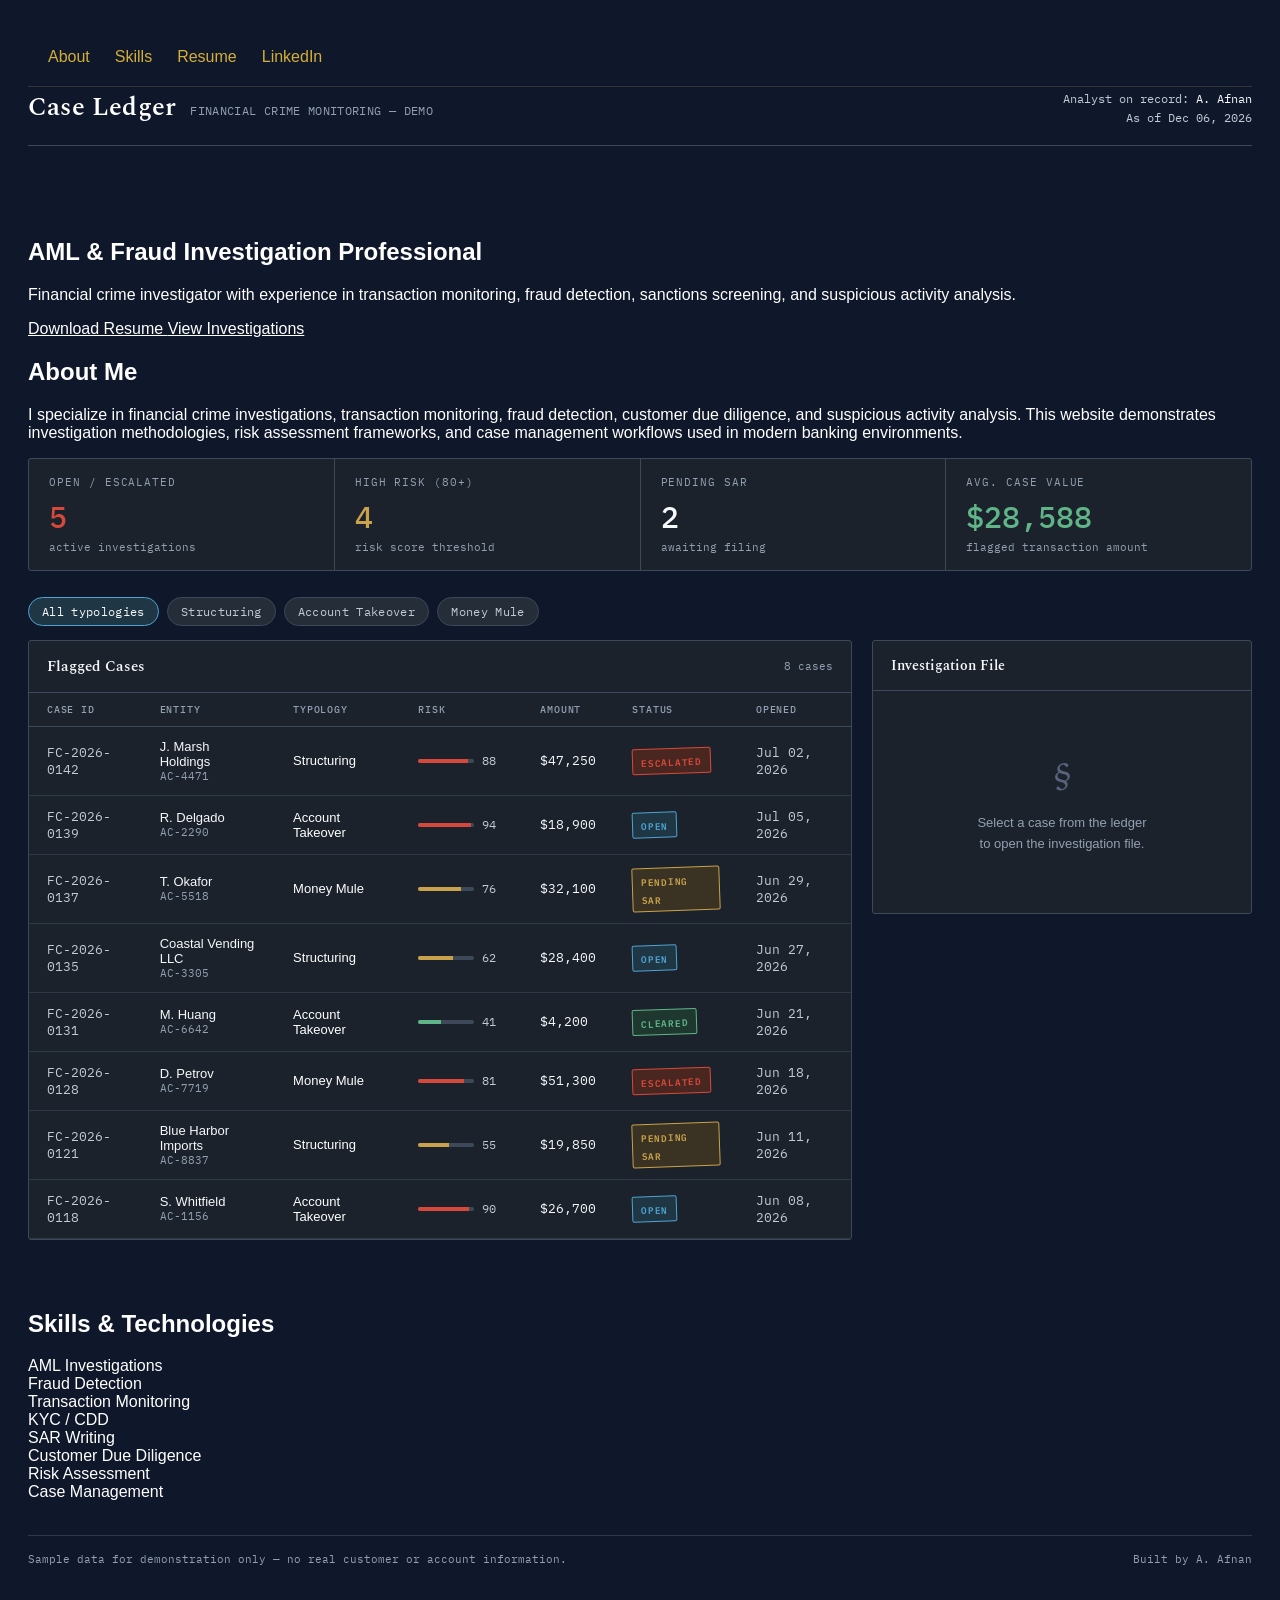
==== index.html @ 972358eb "Correct 'resume' link text to 'Resume'" ====
<!doctype html>
<html lang="en">
<head>
<meta charset="utf-8" />
<meta name="viewport" content="width=device-width, initial-scale=1.0" />
<title>Case Ledger — Financial Crime Monitoring</title>
<meta name="description" content="AML / fraud investigation dashboard — sample case ledger, risk scoring, and link analysis." />
<link rel="preconnect" href="https://fonts.googleapis.com">
<link rel="preconnect" href="https://fonts.gstatic.com" crossorigin>
<link href="https://fonts.googleapis.com/css2?family=Spectral:wght@500;600&family=IBM+Plex+Mono:wght@400;500;600&family=Inter:wght@400;500&display=swap" rel="stylesheet">
<link rel="stylesheet" href="style.css" />
</head>
<body>
<div class="shell">
<nav class="topnav">
    <a href="#about">About</a>
    <a href="#skills">Skills</a>
    <a href="Resume.pdf">Resume</a>
    <a href="https://www.linkedin.com/in/afnan-bin-abdullah-8b1198165/">LinkedIn</a>
</nav>
  <header class="masthead">
    <div class="masthead-title">
      <h1>Case Ledger</h1>
      <span class="file-no">FINANCIAL CRIME MONITORING — DEMO</span>
    </div>
    <div class="masthead-meta">
      Analyst on record: <span class="analyst">A. Afnan</span><br>
      As of <span id="stamp-date">—</span>
    </div>
  </header>
<section class="hero">

    <div class="hero-text">
        <h2>AML & Fraud Investigation Professional</h2>

        <p>
            Financial crime investigator with experience in transaction monitoring,
            fraud detection, sanctions screening, and suspicious activity analysis.
        </p>

        <div class="hero-buttons">
            <a class="btn" href="Afnan Bin Abdullah Resume.pdf">
                Download Resume
            </a>

            <a class="btn secondary" href="#cases">
                View Investigations
            </a>
        </div>
    </div>


<section id="about" class="about-panel">

<h2>About Me</h2>

<p>
I specialize in financial crime investigations,
transaction monitoring, fraud detection,
customer due diligence, and suspicious activity analysis.

This website demonstrates investigation methodologies,
risk assessment frameworks,
and case management workflows used in modern banking environments.
</p>

</section>
  <section class="ledger-strip">
    <div class="ledger-cell">
      <div class="label">Open / Escalated</div>
      <div class="value alarm" id="kpi-open">—</div>
      <div class="sub">active investigations</div>
    </div>
    <div class="ledger-cell">
      <div class="label">High Risk (80+)</div>
      <div class="value gold" id="kpi-highrisk">—</div>
      <div class="sub">risk score threshold</div>
    </div>
    <div class="ledger-cell">
      <div class="label">Pending SAR</div>
      <div class="value" id="kpi-sars">—</div>
      <div class="sub">awaiting filing</div>
    </div>
    <div class="ledger-cell">
      <div class="label">Avg. Case Value</div>
      <div class="value ok" id="kpi-avgamt">—</div>
      <div class="sub">flagged transaction amount</div>
    </div>
  </section>

  <div class="filters" id="filters"></div>

  <div class="workspace">

    <section class="panel">
      <div class="panel-head">
        <h2>Flagged Cases</h2>
        <span class="count" id="case-count">—</span>
      </div>
      <table class="ledger-table">
        <thead>
          <tr>
            <th>Case ID</th>
            <th>Entity</th>
            <th>Typology</th>
            <th>Risk</th>
            <th>Amount</th>
            <th>Status</th>
            <th>Opened</th>
          </tr>
        </thead>
        <tbody id="case-tbody"></tbody>
      </table>
    </section>

    <aside class="panel drawer">
      <div class="panel-head">
        <h2>Investigation File</h2>
      </div>
      <div class="drawer-body" id="drawer-body"></div>
    </aside>

  </div>
</section>

<section id="skills" class="skills">

<h2>Skills & Technologies</h2>

<div class="badge">AML Investigations</div>
<div class="badge">Fraud Detection</div>
<div class="badge">Transaction Monitoring</div>
<div class="badge">KYC / CDD</div>
<div class="badge">SAR Writing</div>
<div class="badge">Customer Due Diligence</div>
<div class="badge">Risk Assessment</div>
<div class="badge">Case Management</div>

</section>

  <footer class="foot">
    <span>Sample data for demonstration only — no real customer or account information.</span>
    <span>Built by A. Afnan</span>
  </footer>

</div>
<script src="script.js"></script>
</body>
---- style.css ----
:root {
  --ink-950: #141920;
  --ink-900: #1b222b;
  --ink-800: #242d38;
  --ink-700: #2e3846;
  --ink-600: #3d4859;
  --ink-500: #56637a;
  --paper: #e9e3d4;
  --text-hi: #f6f8fa;
  --text-mid: #c2cad6;
  --text-low: #92a0b2;
  --alarm: #d6493a;
  --alarm-dim: #4a2620;
  --gold: #c9a24b;
  --gold-dim: #3a3222;
  --audit: #4fa3d1;
  --audit-dim: #1f3644;
  --ok: #5fb488;
  --ok-dim: #1e3830;

  --font-display: "Spectral", Georgia, serif;
  --font-mono: "IBM Plex Mono", ui-monospace, Menlo, monospace;
  --font-body: "Inter", -apple-system, BlinkMacSystemFont, sans-serif;

  --radius: 3px;
}

* { box-sizing: border-box; }

html, body {
  margin: 0;
  padding: 0;
  background: var(--ink-950);
  color: var(--text-hi);
  font-family: var(--font-body);
  -webkit-font-smoothing: antialiased;
}

body {
  background-image:
    linear-gradient(180deg, rgba(255,255,255,0.015) 0%, transparent 200px);
}

a { color: inherit; }

:focus-visible {
  outline: 2px solid var(--audit);
  outline-offset: 2px;
}

::selection { background: var(--audit-dim); color: var(--text-hi); }

/* ---------- layout shell ---------- */

.shell {
  max-width: 1320px;
  margin: 0 auto;
  padding: 28px 28px 64px;
}

/* ---------- header ---------- */

.masthead {
  display: flex;
  align-items: flex-end;
  justify-content: space-between;
  border-bottom: 1px solid var(--ink-600);
  padding-bottom: 18px;
  margin-bottom: 22px;
  gap: 24px;
  flex-wrap: wrap;
}

.masthead-title {
  display: flex;
  align-items: baseline;
  gap: 14px;
}

.masthead-title h1 {
  font-family: var(--font-display);
  font-weight: 600;
  font-size: 26px;
  letter-spacing: 0.2px;
  margin: 0;
}

.masthead-title .file-no {
  font-family: var(--font-mono);
  font-size: 12px;
  color: var(--text-low);
  letter-spacing: 0.03em;
}

.masthead-meta {
  font-family: var(--font-mono);
  font-size: 12px;
  color: var(--text-mid);
  text-align: right;
  line-height: 1.6;
}

.masthead-meta .analyst { color: var(--text-hi); }

/* ---------- kpi ledger strip ---------- */

.ledger-strip {
  display: grid;
  grid-template-columns: repeat(4, 1fr);
  gap: 1px;
  background: var(--ink-600);
  border: 1px solid var(--ink-600);
  border-radius: var(--radius);
  overflow: hidden;
  margin-bottom: 26px;
}

.ledger-cell {
  background: var(--ink-900);
  padding: 16px 20px;
}

.ledger-cell .label {
  font-family: var(--font-mono);
  font-size: 10.5px;
  text-transform: uppercase;
  letter-spacing: 0.09em;
  color: var(--text-low);
  margin-bottom: 8px;
}

.ledger-cell .value {
  font-family: var(--font-mono);
  font-size: 30px;
  font-weight: 500;
  font-variant-numeric: tabular-nums;
  color: var(--text-hi);
}

.ledger-cell .value.alarm { color: var(--alarm); }
.ledger-cell .value.gold { color: var(--gold); }
.ledger-cell .value.ok { color: var(--ok); }

.ledger-cell .sub {
  font-family: var(--font-mono);
  font-size: 11px;
  color: var(--text-low);
  margin-top: 4px;
}

/* ---------- main grid ---------- */

.workspace {
  display: grid;
  grid-template-columns: minmax(0, 1fr) 380px;
  gap: 20px;
  align-items: start;
}

/* ---------- filter chips ---------- */

.filters {
  display: flex;
  gap: 8px;
  margin-bottom: 14px;
  flex-wrap: wrap;
}

.chip {
  font-family: var(--font-mono);
  font-size: 11.5px;
  letter-spacing: 0.03em;
  color: var(--text-mid);
  background: var(--ink-800);
  border: 1px solid var(--ink-600);
  border-radius: 999px;
  padding: 6px 13px;
  cursor: pointer;
  user-select: none;
}

.chip:hover { border-color: var(--ink-500); color: var(--text-hi); }

.chip.active {
  background: var(--audit-dim);
  border-color: var(--audit);
  color: var(--text-hi);
}

/* ---------- case ledger table ---------- */

.panel {
  background: var(--ink-900);
  border: 1px solid var(--ink-600);
  border-radius: var(--radius);
}

.panel-head {
  display: flex;
  align-items: center;
  justify-content: space-between;
  padding: 14px 18px;
  border-bottom: 1px solid var(--ink-600);
}

.panel-head h2 {
  font-family: var(--font-display);
  font-size: 15px;
  font-weight: 600;
  margin: 0;
  color: var(--text-hi);
}

.panel-head .count {
  font-family: var(--font-mono);
  font-size: 11px;
  color: var(--text-low);
}

.ledger-table {
  width: 100%;
  border-collapse: collapse;
}

.ledger-table thead th {
  text-align: left;
  font-family: var(--font-mono);
  font-size: 10px;
  text-transform: uppercase;
  letter-spacing: 0.08em;
  color: var(--text-low);
  font-weight: 500;
  padding: 10px 18px;
  border-bottom: 1px solid var(--ink-600);
}

.ledger-table tbody tr {
  cursor: pointer;
  border-bottom: 1px solid var(--ink-700);
}

.ledger-table tbody tr:hover { background: var(--ink-800); }

.ledger-table tbody tr.selected {
  background: var(--ink-700);
  box-shadow: inset 3px 0 0 var(--audit);
}

.ledger-table td {
  padding: 12px 18px;
  font-size: 13px;
  vertical-align: middle;
}

.td-id { font-family: var(--font-mono); font-size: 12px; color: var(--text-mid); }

.td-entity .name { color: var(--text-hi); font-weight: 500; }
.td-entity .acct { font-family: var(--font-mono); font-size: 11px; color: var(--text-low); }

.td-amount { font-family: var(--font-mono); font-variant-numeric: tabular-nums; color: var(--text-hi); }

.risk-bar-wrap {
  display: flex;
  align-items: center;
  gap: 8px;
}

.risk-bar {
  width: 56px;
  height: 4px;
  background: var(--ink-600);
  border-radius: 2px;
  overflow: hidden;
}

.risk-bar span { display: block; height: 100%; }

.risk-num { font-family: var(--font-mono); font-size: 11.5px; color: var(--text-mid); width: 22px; }

/* status stamp */

.stamp {
  display: inline-block;
  font-family: var(--font-mono);
  font-size: 9.5px;
  font-weight: 600;
  text-transform: uppercase;
  letter-spacing: 0.08em;
  padding: 3px 8px;
  border-radius: 2px;
  border: 1px solid currentColor;
  transform: rotate(-2deg);
}

.stamp.open       { color: var(--audit); background: var(--audit-dim); }
.stamp.escalated  { color: var(--alarm); background: var(--alarm-dim); }
.stamp.pending    { color: var(--gold); background: var(--gold-dim); }
.stamp.cleared    { color: var(--ok); background: var(--ok-dim); }

/* ---------- detail drawer ---------- */

.drawer {
  position: sticky;
  top: 20px;
}

.drawer .panel-head h2 { font-size: 14px; }

.drawer-body { padding: 18px; }

.drawer-empty {
  padding: 40px 24px;
  text-align: center;
  color: var(--text-low);
  font-size: 13px;
  line-height: 1.6;
}

.drawer-empty .glyph {
  font-family: var(--font-display);
  font-size: 34px;
  color: var(--ink-500);
  margin-bottom: 10px;
}

.drawer-case-id {
  font-family: var(--font-mono);
  font-size: 11px;
  color: var(--text-low);
  margin-bottom: 2px;
}

.drawer-entity {
  font-family: var(--font-display);
  font-size: 18px;
  font-weight: 600;
  margin-bottom: 10px;
}

.drawer-tags {
  display: flex;
  gap: 8px;
  margin-bottom: 16px;
  flex-wrap: wrap;
  align-items: center;
}

.tag {
  font-family: var(--font-mono);
  font-size: 10.5px;
  color: var(--text-mid);
  border: 1px solid var(--ink-600);
  border-radius: 3px;
  padding: 3px 7px;
}

.narrative {
  font-size: 13px;
  line-height: 1.65;
  color: var(--text-mid);
  margin-bottom: 18px;
  padding-bottom: 18px;
  border-bottom: 1px dashed var(--ink-600);
}

.graph-label {
  font-family: var(--font-mono);
  font-size: 10px;
  text-transform: uppercase;
  letter-spacing: 0.08em;
  color: var(--text-low);
  margin-bottom: 10px;
}

.graph-wrap {
  background: var(--ink-800);
  border: 1px solid var(--ink-600);
  border-radius: var(--radius);
  padding: 6px;
  margin-bottom: 16px;
}

.graph-wrap svg { display: block; width: 100%; height: auto; }

.node-circle { stroke-width: 1.5; }
.node-label {
  font-family: var(--font-mono);
  font-size: 8.5px;
  fill: var(--text-mid);
}
.edge-line { stroke: var(--ink-500); stroke-width: 1; }
.edge-label { font-family: var(--font-mono); font-size: 7.5px; fill: var(--text-low); }

.legend {
  display: flex;
  gap: 14px;
  flex-wrap: wrap;
  font-family: var(--font-mono);
  font-size: 10px;
  color: var(--text-low);
}

.legend span { display: inline-flex; align-items: center; gap: 5px; }
.legend i { width: 7px; height: 7px; border-radius: 50%; display: inline-block; }

/* ---------- footer ---------- */

.foot {
  margin-top: 34px;
  padding-top: 16px;
  border-top: 1px solid var(--ink-700);
  font-family: var(--font-mono);
  font-size: 11px;
  color: var(--text-low);
  display: flex;
  justify-content: space-between;
  flex-wrap: wrap;
  gap: 8px;
}

/* ---------- motion ---------- */

@media (prefers-reduced-motion: no-preference) {
  .ledger-table tbody tr,
  .chip,
  .stamp { transition: background 0.15s ease, border-color 0.15s ease, box-shadow 0.15s ease; }
}

/* ---------- responsive ---------- */

@media (max-width: 980px) {
  .workspace { grid-template-columns: 1fr; }
  .drawer { position: static; }
  .ledger-strip { grid-template-columns: repeat(2, 1fr); }
}

@media (max-width: 640px) {
  .shell { padding: 18px 14px 40px; }
  .masthead { flex-direction: column; align-items: flex-start; }
  .masthead-meta { text-align: left; }
  .ledger-table thead { display: none; }
  .ledger-table, .ledger-table tbody, .ledger-table tr, .ledger-table td {
    display: block; width: 100%;
  }
  .ledger-table tbody tr {
    padding: 12px 16px;
    border-bottom: 1px solid var(--ink-700);
  }
  .ledger-table td {
    padding: 3px 0;
    border: none;
  }
  .td-entity .name { font-size: 14px; }
}

body{
    background:#0f172a;
    color:white;
    font-family:Arial;
}

.card{
    background:#1e293b;
    padding:25px;
    border-radius:20px;
    margin:20px;
    transition:0.3s;
}

.card:hover{
    transform:translateY(-10px);
}
.topnav{
    display:flex;
    gap:25px;
    padding:20px;
    border-bottom:1px solid #333;
}

.topnav a{
    color:#d4af37;
    text-decoration:none;
}

.hero{
    padding:50px 0;
}
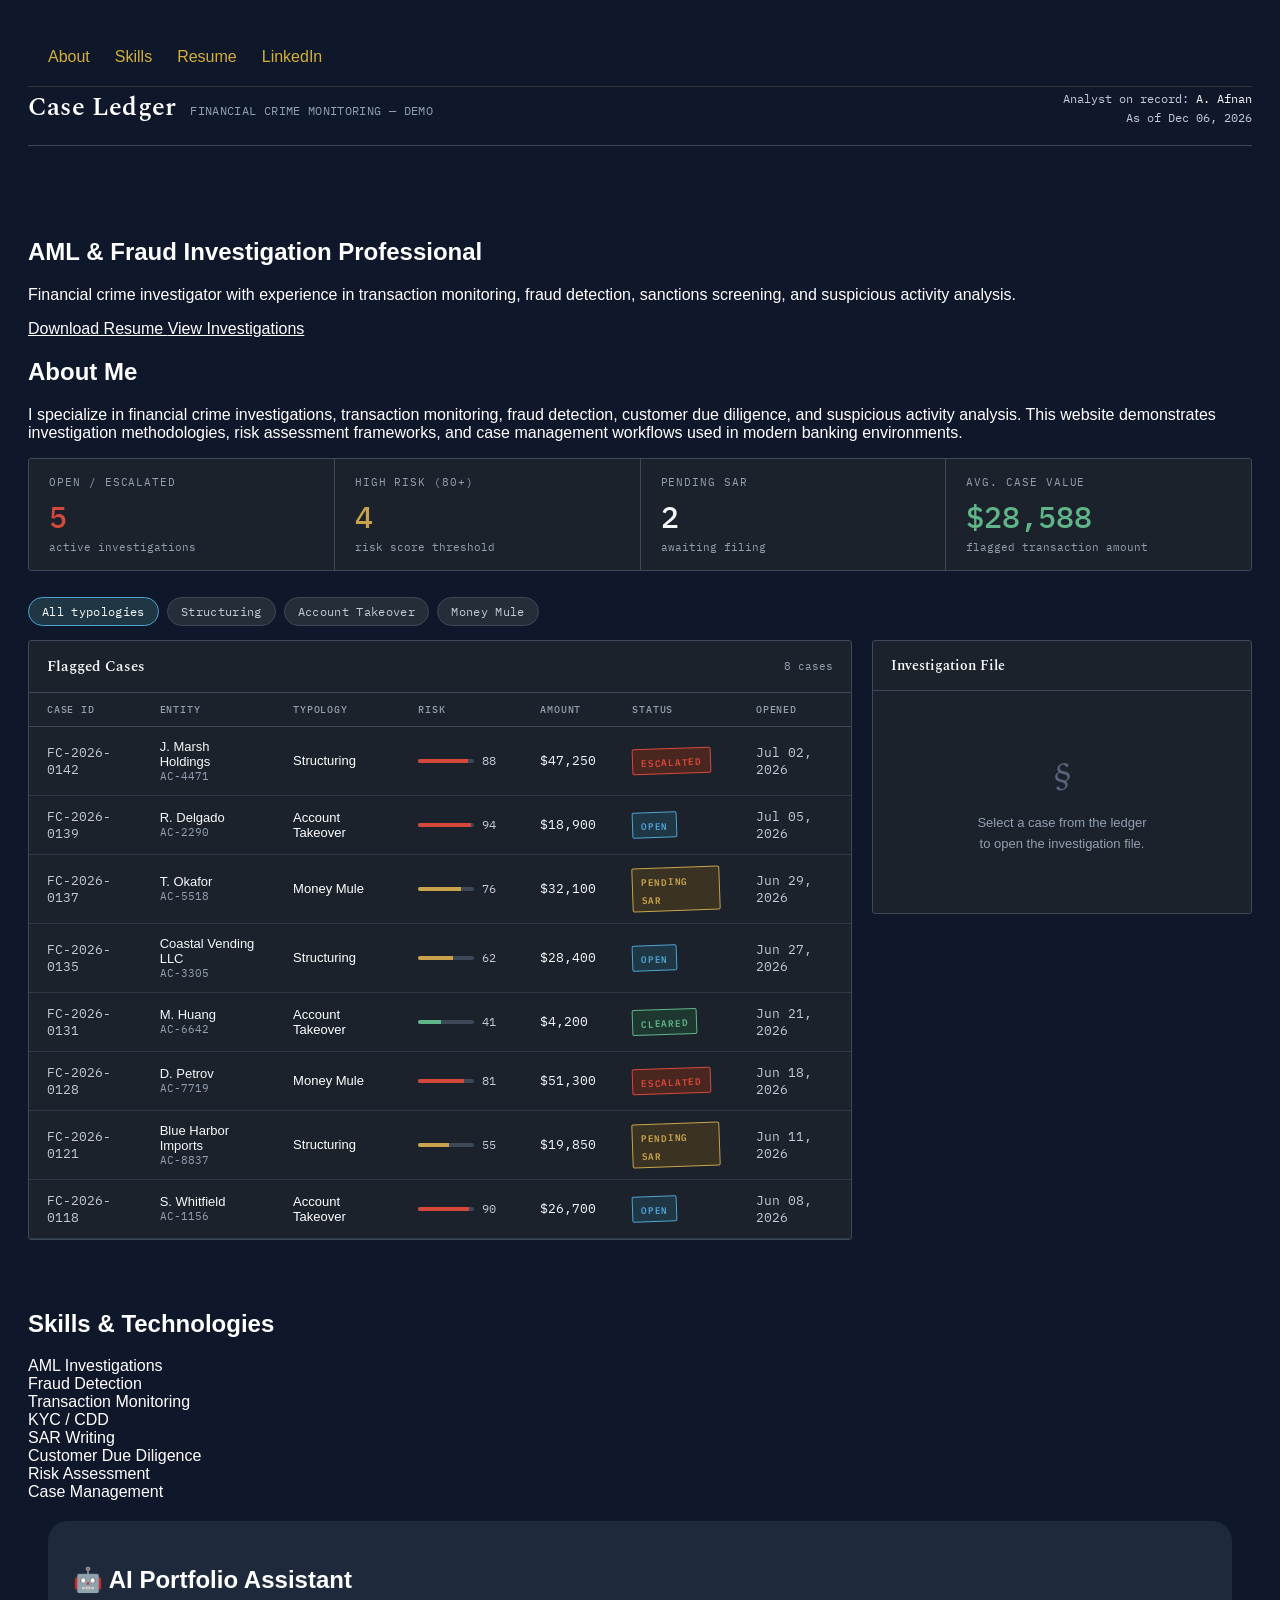
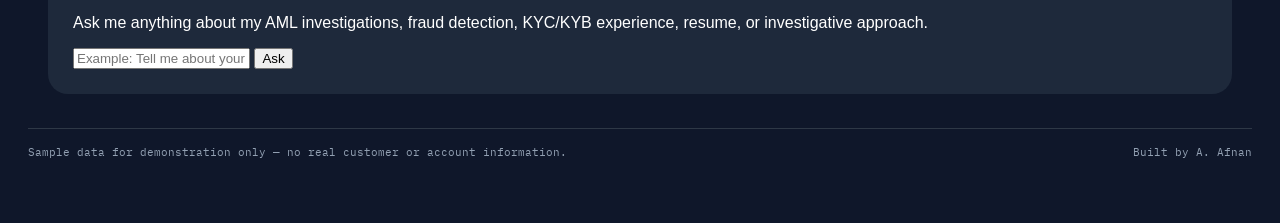
==== commit 744cf447: "Add AI Portfolio Assistant section to index.html" ====
--- a/index.html
+++ b/index.html
@@ -137,7 +137,26 @@
 <div class="badge">Case Management</div>
 
 </section>
+<section class="card">
+    <h2>🤖 AI Portfolio Assistant</h2>
 
+    <p>
+        Ask me anything about my AML investigations, fraud detection,
+        KYC/KYB experience, resume, or investigative approach.
+    </p>
+
+    <div id="chatWindow"></div>
+
+    <input
+        type="text"
+        id="userInput"
+        placeholder="Example: Tell me about your AML experience"
+    >
+
+    <button onclick="askAI()">Ask</button>
+</section>
+
+<script src="chatbot.js"></script>
   <footer class="foot">
     <span>Sample data for demonstration only — no real customer or account information.</span>
     <span>Built by A. Afnan</span>
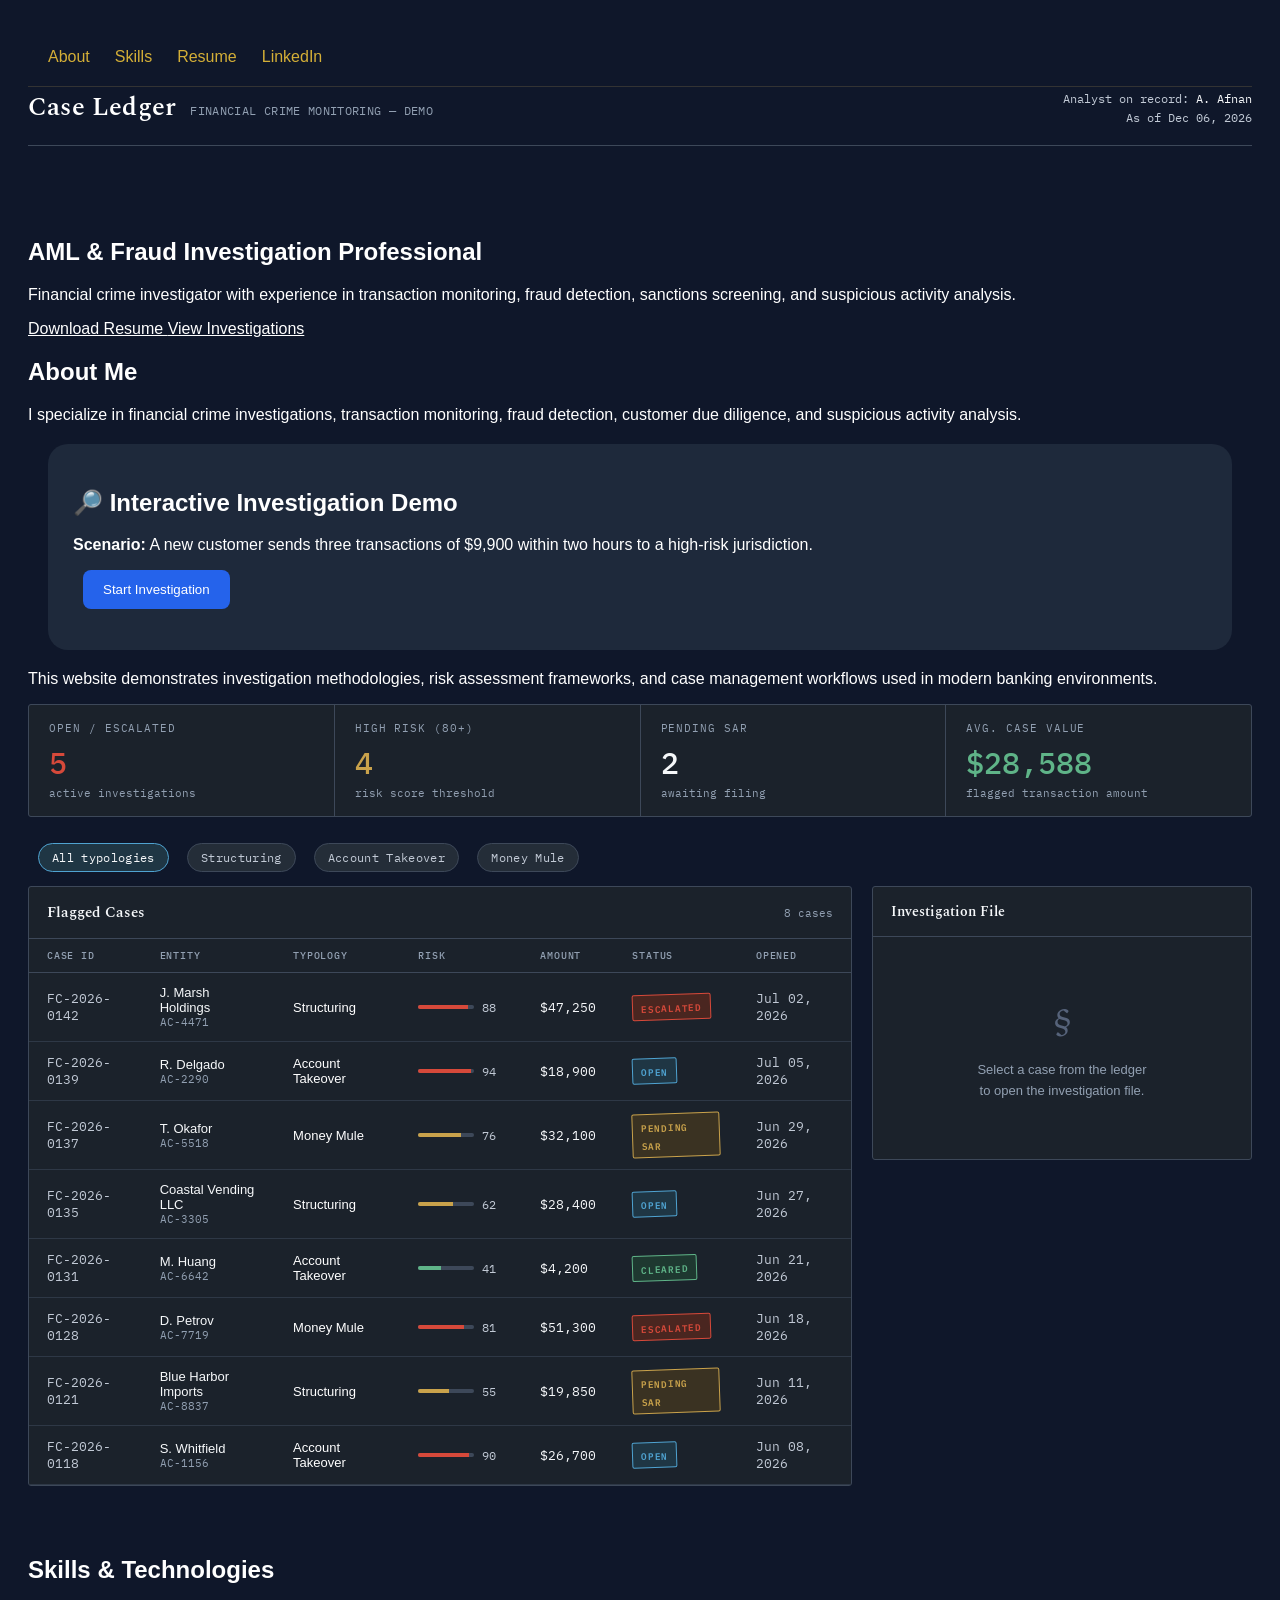
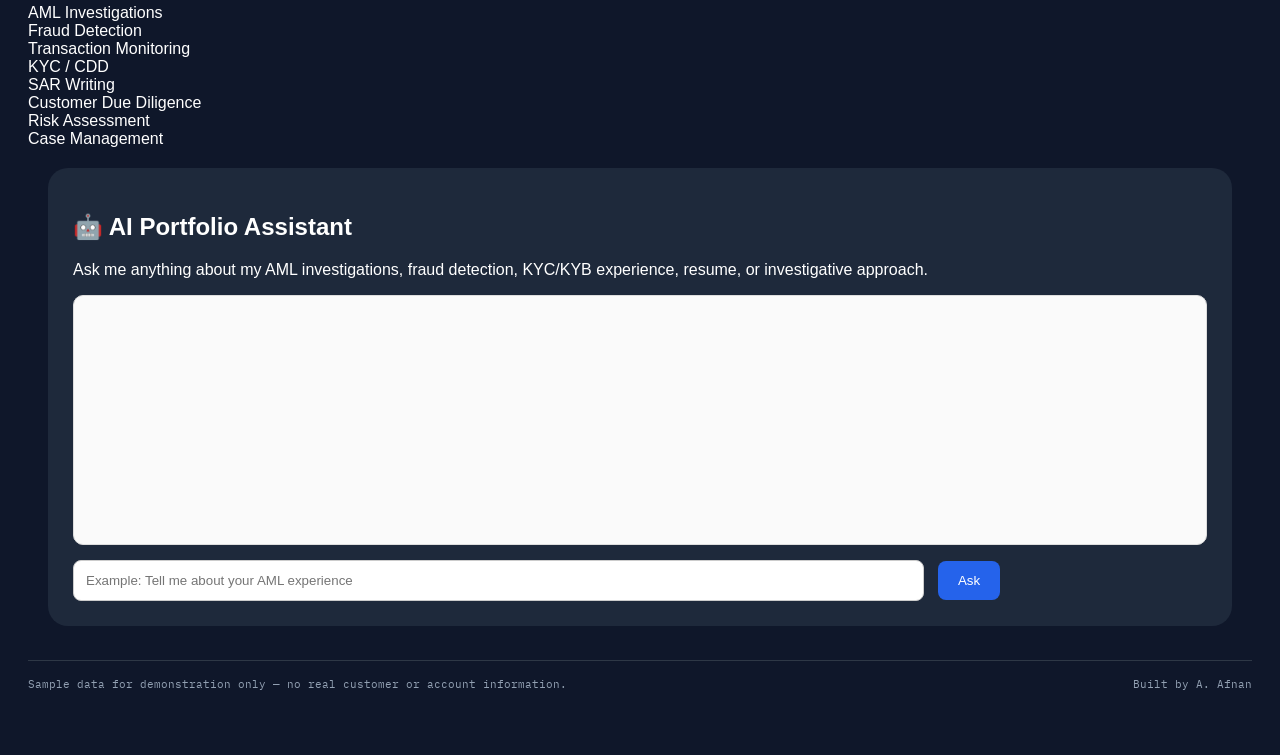
==== commit 978db2cd: "Add interactive investigation demo section Added an interactive investigation demo section with a sc" ====
--- a/index.html
+++ b/index.html
@@ -58,7 +58,29 @@
 I specialize in financial crime investigations,
 transaction monitoring, fraud detection,
 customer due diligence, and suspicious activity analysis.
+<section class="card">
 
+<h2>🔎 Interactive Investigation Demo</h2>
+
+<p>
+
+<b>Scenario:</b>
+
+A new customer sends three transactions of
+
+$9,900 within two hours to a high-risk jurisdiction.
+
+</p>
+
+<button onclick="investigate()">
+
+Start Investigation
+
+</button>
+
+<p id="result"></p>
+
+</section>
 This website demonstrates investigation methodologies,
 risk assessment frameworks,
 and case management workflows used in modern banking environments.
--- a/style.css
+++ b/style.css
@@ -485,3 +485,72 @@
 .hero{
     padding:50px 0;
 }
+#chatWindow{
+
+height:250px;
+
+overflow-y:auto;
+
+border:1px solid #ddd;
+
+padding:15px;
+
+margin-bottom:15px;
+
+border-radius:10px;
+
+background:#fafafa;
+
+}
+
+#userInput{
+
+width:75%;
+
+padding:12px;
+
+border-radius:8px;
+
+border:1px solid #ccc;
+
+}
+
+button{
+
+padding:12px 20px;
+
+background:#2563eb;
+
+color:white;
+
+border:none;
+
+border-radius:8px;
+
+cursor:pointer;
+
+margin-left:10px;
+
+}
+
+button:hover{
+
+background:#1d4ed8;
+
+}
+
+.user{
+
+margin-top:15px;
+
+}
+
+.bot{
+
+margin:10px 0;
+
+color:#1d4ed8;
+
+font-weight:bold;
+
+}
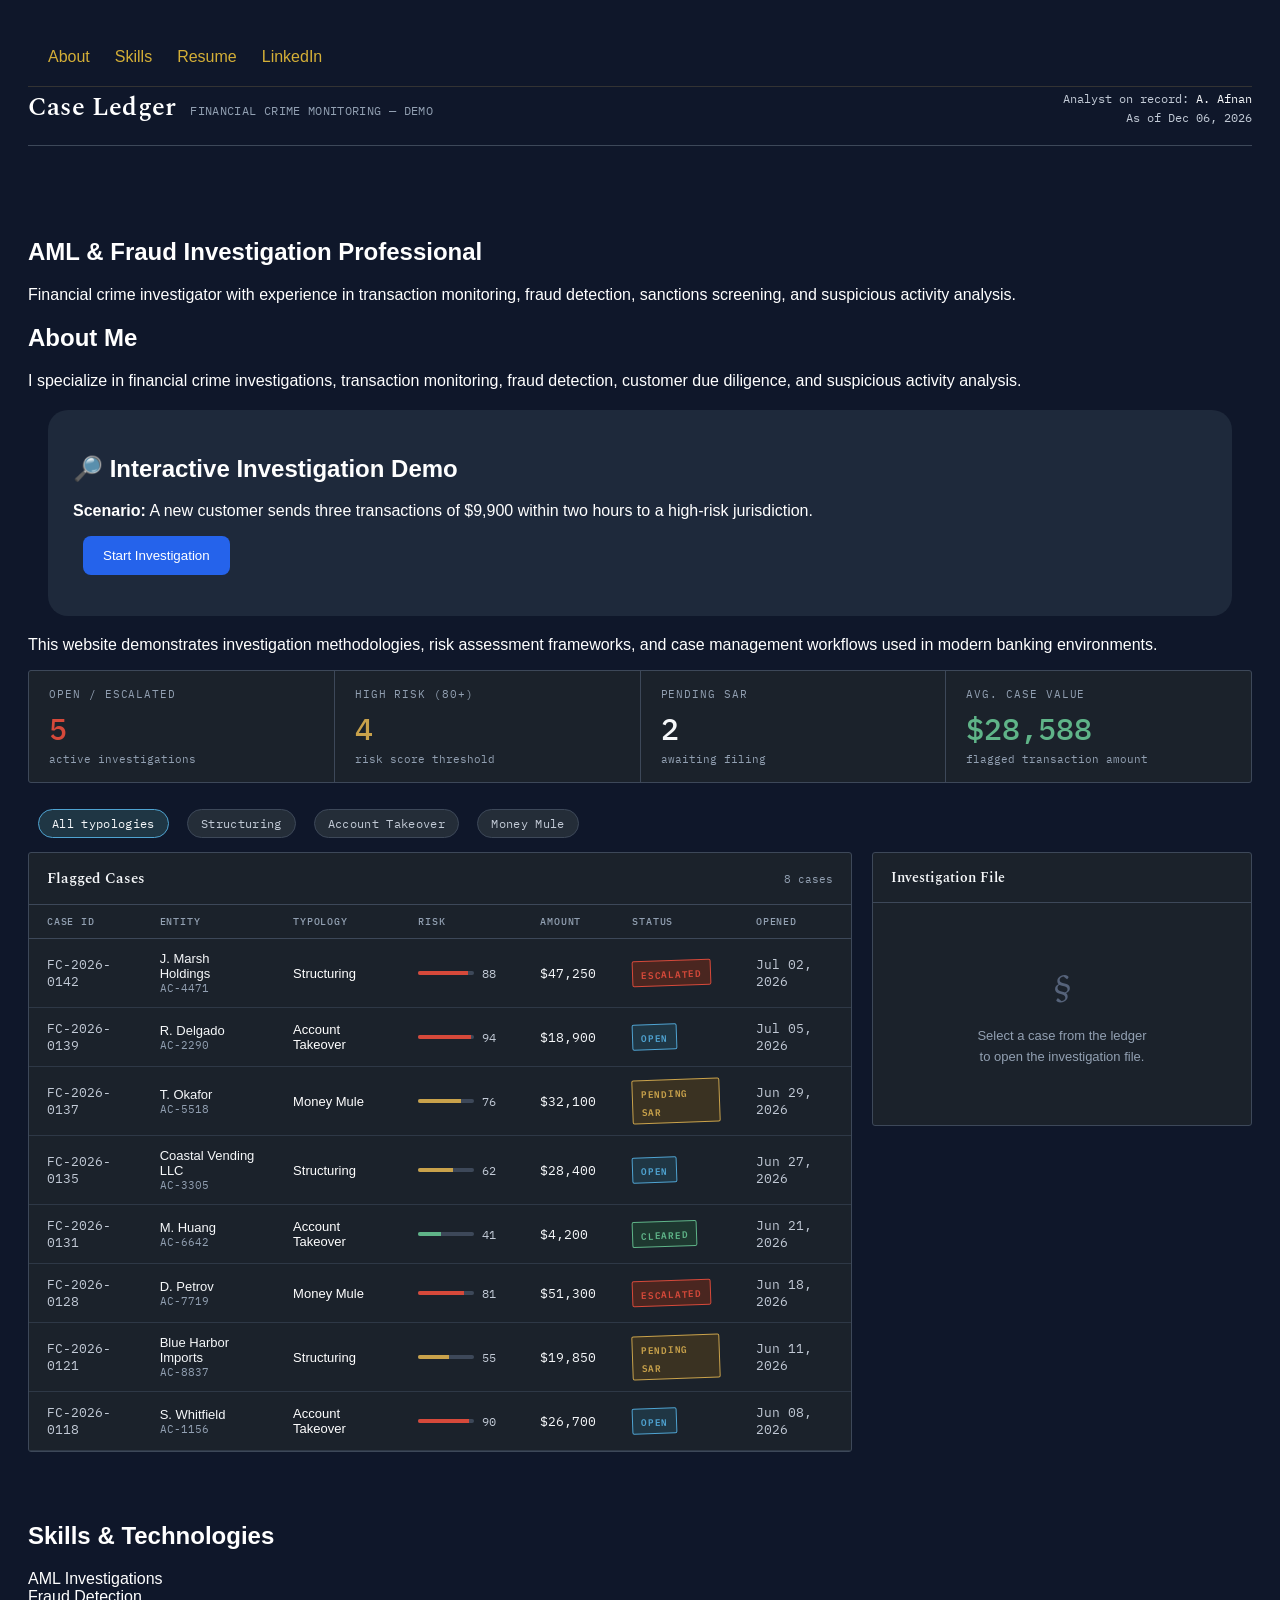
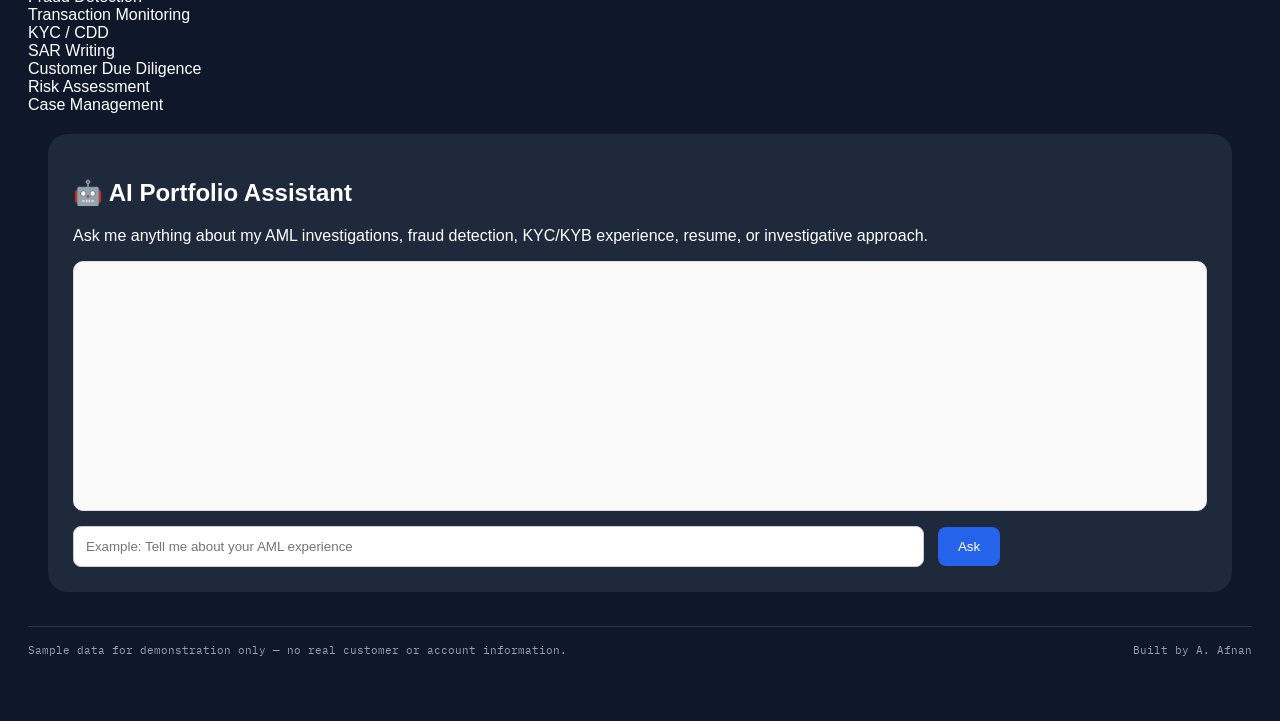
==== commit 552b09a6: "Remove hero buttons from index.html Removed hero buttons for resume download and investigations." ====
--- a/index.html
+++ b/index.html
@@ -37,17 +37,6 @@
             Financial crime investigator with experience in transaction monitoring,
             fraud detection, sanctions screening, and suspicious activity analysis.
         </p>
-
-        <div class="hero-buttons">
-            <a class="btn" href="Afnan Bin Abdullah Resume.pdf">
-                Download Resume
-            </a>
-
-            <a class="btn secondary" href="#cases">
-                View Investigations
-            </a>
-        </div>
-    </div>
 
 
 <section id="about" class="about-panel">
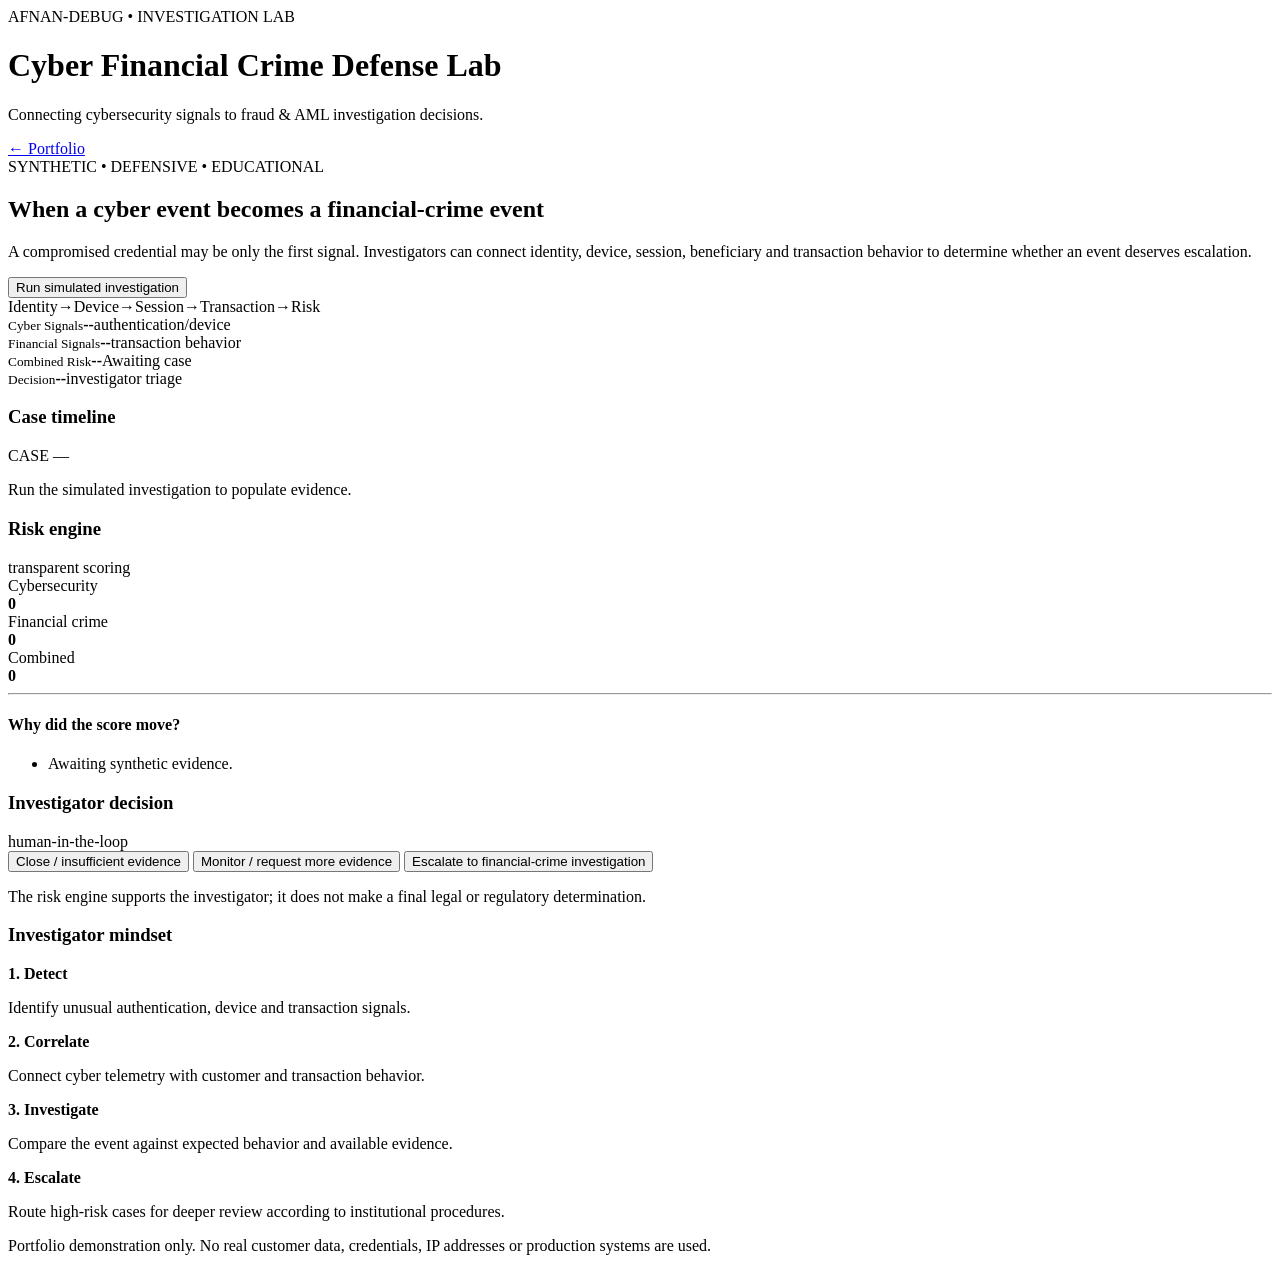
==== commit 00daaaaa: "Add files via upload" ====
--- a/index.html
+++ b/index.html
@@ -1,178 +1,80 @@
-<!doctype html>
+<!DOCTYPE html>
 <html lang="en">
 <head>
-<meta charset="utf-8" />
-<meta name="viewport" content="width=device-width, initial-scale=1.0" />
-<title>Case Ledger — Financial Crime Monitoring</title>
-<meta name="description" content="AML / fraud investigation dashboard — sample case ledger, risk scoring, and link analysis." />
-<link rel="preconnect" href="https://fonts.googleapis.com">
-<link rel="preconnect" href="https://fonts.gstatic.com" crossorigin>
-<link href="https://fonts.googleapis.com/css2?family=Spectral:wght@500;600&family=IBM+Plex+Mono:wght@400;500;600&family=Inter:wght@400;500&display=swap" rel="stylesheet">
-<link rel="stylesheet" href="style.css" />
+  <meta charset="UTF-8">
+  <meta name="viewport" content="width=device-width, initial-scale=1.0">
+  <title>Cyber Financial Crime Defense Lab</title>
+  <link rel="stylesheet" href="css/style.css">
 </head>
 <body>
-<div class="shell">
-<nav class="topnav">
-    <a href="#about">About</a>
-    <a href="#skills">Skills</a>
-    <a href="Resume.pdf">Resume</a>
-    <a href="https://www.linkedin.com/in/afnan-bin-abdullah-8b1198165/">LinkedIn</a>
-</nav>
-  <header class="masthead">
-    <div class="masthead-title">
-      <h1>Case Ledger</h1>
-      <span class="file-no">FINANCIAL CRIME MONITORING — DEMO</span>
+<header class="topbar">
+  <div>
+    <span class="eyebrow">AFNAN-DEBUG • INVESTIGATION LAB</span>
+    <h1>Cyber Financial Crime Defense Lab</h1>
+    <p>Connecting cybersecurity signals to fraud & AML investigation decisions.</p>
+  </div>
+  <a class="back" href="../">← Portfolio</a>
+</header>
+
+<main>
+  <section class="hero card">
+    <div>
+      <span class="pill">SYNTHETIC • DEFENSIVE • EDUCATIONAL</span>
+      <h2>When a cyber event becomes a financial-crime event</h2>
+      <p>A compromised credential may be only the first signal. Investigators can connect identity, device, session, beneficiary and transaction behavior to determine whether an event deserves escalation.</p>
+      <button id="runScenario">Run simulated investigation</button>
     </div>
-    <div class="masthead-meta">
-      Analyst on record: <span class="analyst">A. Afnan</span><br>
-      As of <span id="stamp-date">—</span>
-    </div>
-  </header>
-<section class="hero">
-
-    <div class="hero-text">
-        <h2>AML & Fraud Investigation Professional</h2>
-
-        <p>
-            Financial crime investigator with experience in transaction monitoring,
-            fraud detection, sanctions screening, and suspicious activity analysis.
-        </p>
-
-
-<section id="about" class="about-panel">
-
-<h2>About Me</h2>
-
-<p>
-I specialize in financial crime investigations,
-transaction monitoring, fraud detection,
-customer due diligence, and suspicious activity analysis.
-<section class="card">
-
-<h2>🔎 Interactive Investigation Demo</h2>
-
-<p>
-
-<b>Scenario:</b>
-
-A new customer sends three transactions of
-
-$9,900 within two hours to a high-risk jurisdiction.
-
-</p>
-
-<button onclick="investigate()">
-
-Start Investigation
-
-</button>
-
-<p id="result"></p>
-
-</section>
-This website demonstrates investigation methodologies,
-risk assessment frameworks,
-and case management workflows used in modern banking environments.
-</p>
-
-</section>
-  <section class="ledger-strip">
-    <div class="ledger-cell">
-      <div class="label">Open / Escalated</div>
-      <div class="value alarm" id="kpi-open">—</div>
-      <div class="sub">active investigations</div>
-    </div>
-    <div class="ledger-cell">
-      <div class="label">High Risk (80+)</div>
-      <div class="value gold" id="kpi-highrisk">—</div>
-      <div class="sub">risk score threshold</div>
-    </div>
-    <div class="ledger-cell">
-      <div class="label">Pending SAR</div>
-      <div class="value" id="kpi-sars">—</div>
-      <div class="sub">awaiting filing</div>
-    </div>
-    <div class="ledger-cell">
-      <div class="label">Avg. Case Value</div>
-      <div class="value ok" id="kpi-avgamt">—</div>
-      <div class="sub">flagged transaction amount</div>
+    <div class="flow">
+      <span>Identity</span><b>→</b><span>Device</span><b>→</b><span>Session</span><b>→</b><span>Transaction</span><b>→</b><span>Risk</span>
     </div>
   </section>
 
-  <div class="filters" id="filters"></div>
+  <section class="metrics">
+    <div class="metric card"><small>Cyber Signals</small><strong id="cyberScore">--</strong><span>authentication/device</span></div>
+    <div class="metric card"><small>Financial Signals</small><strong id="financialScore">--</strong><span>transaction behavior</span></div>
+    <div class="metric card"><small>Combined Risk</small><strong id="combinedScore">--</strong><span id="riskLabel">Awaiting case</span></div>
+    <div class="metric card"><small>Decision</small><strong id="decision">--</strong><span>investigator triage</span></div>
+  </section>
 
-  <div class="workspace">
+  <section class="grid">
+    <div class="card">
+      <div class="section-head"><h3>Case timeline</h3><span id="caseId">CASE —</span></div>
+      <div id="timeline" class="timeline"><p class="muted">Run the simulated investigation to populate evidence.</p></div>
+    </div>
 
-    <section class="panel">
-      <div class="panel-head">
-        <h2>Flagged Cases</h2>
-        <span class="count" id="case-count">—</span>
-      </div>
-      <table class="ledger-table">
-        <thead>
-          <tr>
-            <th>Case ID</th>
-            <th>Entity</th>
-            <th>Typology</th>
-            <th>Risk</th>
-            <th>Amount</th>
-            <th>Status</th>
-            <th>Opened</th>
-          </tr>
-        </thead>
-        <tbody id="case-tbody"></tbody>
-      </table>
-    </section>
+    <div class="card">
+      <div class="section-head"><h3>Risk engine</h3><span>transparent scoring</span></div>
+      <div class="score-row"><span>Cybersecurity</span><div class="bar"><i id="cyberBar"></i></div><b id="cyberPct">0</b></div>
+      <div class="score-row"><span>Financial crime</span><div class="bar"><i id="financialBar"></i></div><b id="financialPct">0</b></div>
+      <div class="score-row"><span>Combined</span><div class="bar"><i id="combinedBar"></i></div><b id="combinedPct">0</b></div>
+      <hr>
+      <h4>Why did the score move?</h4>
+      <ul id="reasons" class="reasons"><li>Awaiting synthetic evidence.</li></ul>
+    </div>
+  </section>
 
-    <aside class="panel drawer">
-      <div class="panel-head">
-        <h2>Investigation File</h2>
-      </div>
-      <div class="drawer-body" id="drawer-body"></div>
-    </aside>
+  <section class="card">
+    <div class="section-head"><h3>Investigator decision</h3><span>human-in-the-loop</span></div>
+    <div class="decision-grid">
+      <button class="choice" data-choice="close">Close / insufficient evidence</button>
+      <button class="choice" data-choice="monitor">Monitor / request more evidence</button>
+      <button class="choice" data-choice="escalate">Escalate to financial-crime investigation</button>
+    </div>
+    <p id="decisionFeedback" class="feedback">The risk engine supports the investigator; it does not make a final legal or regulatory determination.</p>
+  </section>
 
-  </div>
-</section>
+  <section class="card methodology">
+    <h3>Investigator mindset</h3>
+    <div class="columns">
+      <div><b>1. Detect</b><p>Identify unusual authentication, device and transaction signals.</p></div>
+      <div><b>2. Correlate</b><p>Connect cyber telemetry with customer and transaction behavior.</p></div>
+      <div><b>3. Investigate</b><p>Compare the event against expected behavior and available evidence.</p></div>
+      <div><b>4. Escalate</b><p>Route high-risk cases for deeper review according to institutional procedures.</p></div>
+    </div>
+  </section>
 
-<section id="skills" class="skills">
-
-<h2>Skills & Technologies</h2>
-
-<div class="badge">AML Investigations</div>
-<div class="badge">Fraud Detection</div>
-<div class="badge">Transaction Monitoring</div>
-<div class="badge">KYC / CDD</div>
-<div class="badge">SAR Writing</div>
-<div class="badge">Customer Due Diligence</div>
-<div class="badge">Risk Assessment</div>
-<div class="badge">Case Management</div>
-
-</section>
-<section class="card">
-    <h2>🤖 AI Portfolio Assistant</h2>
-
-    <p>
-        Ask me anything about my AML investigations, fraud detection,
-        KYC/KYB experience, resume, or investigative approach.
-    </p>
-
-    <div id="chatWindow"></div>
-
-    <input
-        type="text"
-        id="userInput"
-        placeholder="Example: Tell me about your AML experience"
-    >
-
-    <button onclick="askAI()">Ask</button>
-</section>
-
-<script src="chatbot.js"></script>
-  <footer class="foot">
-    <span>Sample data for demonstration only — no real customer or account information.</span>
-    <span>Built by A. Afnan</span>
-  </footer>
-
-</div>
-<script src="script.js"></script>
+  <p class="disclaimer">Portfolio demonstration only. No real customer data, credentials, IP addresses or production systems are used.</p>
+</main>
+<script src="js/app.js"></script>
 </body>
+</html>
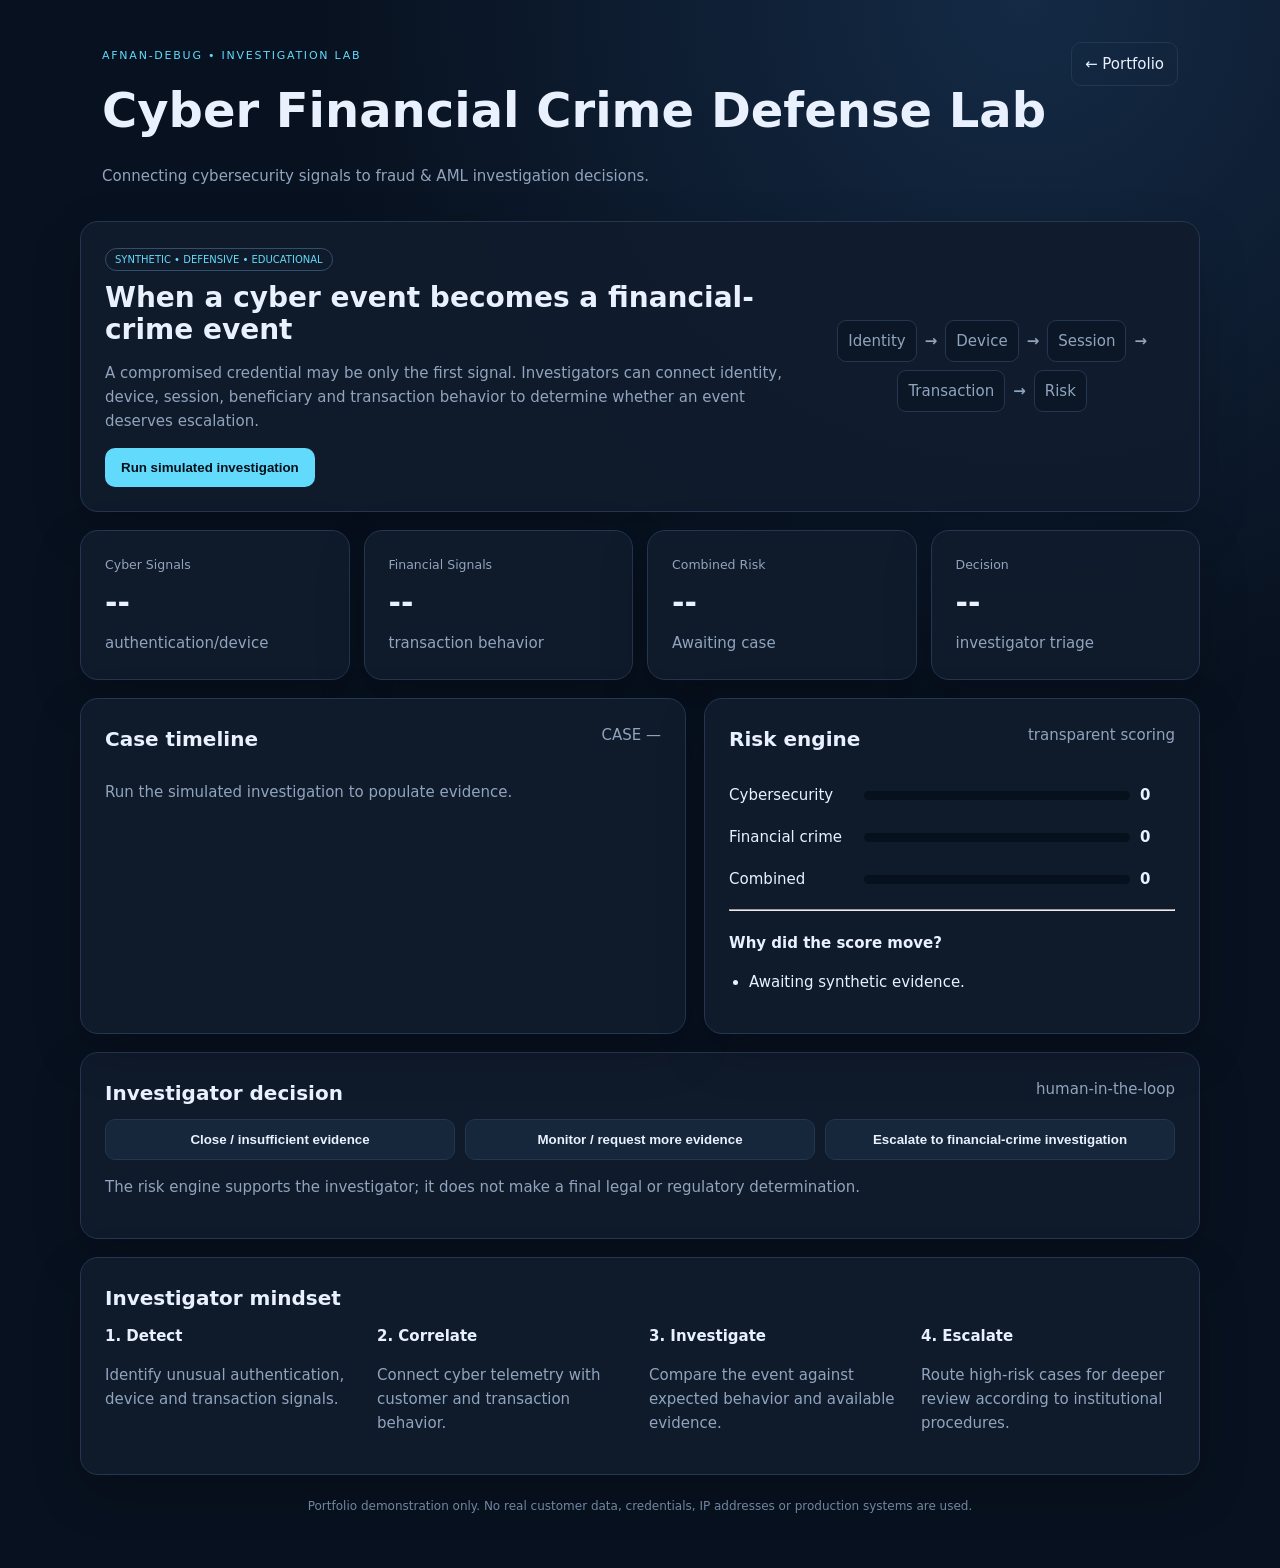
==== commit 6cc2b3e6: "Update stylesheet and script paths in index.html" ====
--- a/index.html
+++ b/index.html
@@ -4,7 +4,7 @@
   <meta charset="UTF-8">
   <meta name="viewport" content="width=device-width, initial-scale=1.0">
   <title>Cyber Financial Crime Defense Lab</title>
-  <link rel="stylesheet" href="css/style.css">
+  <link rel="stylesheet" href="style.css">
 </head>
 <body>
 <header class="topbar">
@@ -75,6 +75,6 @@
 
   <p class="disclaimer">Portfolio demonstration only. No real customer data, credentials, IP addresses or production systems are used.</p>
 </main>
-<script src="js/app.js"></script>
+<script src="app.js"></script>
 </body>
 </html>
--- a/style.css
+++ b/style.css
@@ -0,0 +1,8 @@
+:root{--bg:#08111f;--card:#101c2d;--line:#243650;--text:#e9f1ff;--muted:#91a4bd;--accent:#61dafb;--warn:#ffcc66;--danger:#ff6b7a;--good:#65d6a1}
+*{box-sizing:border-box}body{margin:0;background:radial-gradient(circle at 80% 0%,#142a45 0,#08111f 38%);color:var(--text);font:15px/1.6 Inter,system-ui,-apple-system,sans-serif}
+.topbar,main{max-width:1120px;margin:auto}.topbar{padding:42px 22px 18px;display:flex;justify-content:space-between;gap:20px;align-items:flex-start}.eyebrow{font-size:11px;letter-spacing:.16em;color:var(--accent)}h1{font-size:clamp(28px,5vw,48px);margin:6px 0}h2{font-size:28px;line-height:1.15;margin:12px 0}h3{margin:0 0 10px;font-size:20px}h4{margin-bottom:8px}.topbar p,.hero p{color:var(--muted);max-width:760px}.back{color:var(--text);text-decoration:none;border:1px solid var(--line);padding:9px 13px;border-radius:10px}
+.card{background:rgba(16,28,45,.88);border:1px solid var(--line);border-radius:18px;padding:24px;box-shadow:0 18px 50px rgba(0,0,0,.18);margin-bottom:18px}.hero{display:grid;grid-template-columns:1.3fr .7fr;gap:25px;align-items:center}.pill{font-size:10px;border:1px solid #31506f;padding:5px 9px;border-radius:999px;color:var(--accent)}
+button{border:0;border-radius:10px;padding:12px 16px;font-weight:700;cursor:pointer;background:var(--accent);color:#06101b}.flow{display:flex;flex-wrap:wrap;gap:8px;align-items:center;justify-content:center;color:var(--muted)}.flow span{border:1px solid var(--line);padding:8px 10px;border-radius:9px;background:#0b1727}.metrics{display:grid;grid-template-columns:repeat(4,1fr);gap:14px}.metric small,.metric span{display:block;color:var(--muted)}.metric strong{font-size:30px;display:block;margin:4px 0}.grid{display:grid;grid-template-columns:1.1fr .9fr;gap:18px}.section-head{display:flex;justify-content:space-between;gap:10px;color:var(--muted)}.section-head h3{color:var(--text)}
+.timeline{display:grid;gap:10px}.event{display:grid;grid-template-columns:90px 1fr;gap:12px;border-left:2px solid var(--accent);padding:7px 0 7px 14px}.event time{color:var(--muted);font-size:12px}.event b{display:block}.score-row{display:grid;grid-template-columns:125px 1fr 35px;gap:10px;align-items:center;margin:18px 0}.bar{height:9px;background:#07111e;border-radius:10px;overflow:hidden}.bar i{display:block;height:100%;width:0;background:var(--accent);transition:width .5s}.reasons{padding-left:20px}.reasons li{margin:7px 0}.decision-grid{display:grid;grid-template-columns:repeat(3,1fr);gap:10px}.choice{background:#16263b;color:var(--text);border:1px solid var(--line)}.choice:hover{border-color:var(--accent)}.feedback{color:var(--muted)}.columns{display:grid;grid-template-columns:repeat(4,1fr);gap:18px}.columns p{color:var(--muted)}.disclaimer{color:#71869f;text-align:center;font-size:12px;padding:4px 20px 40px}.muted{color:var(--muted)}
+@media(max-width:800px){.hero,.grid{grid-template-columns:1fr}.metrics{grid-template-columns:repeat(2,1fr)}.columns{grid-template-columns:repeat(2,1fr)}.topbar{display:block}.back{display:inline-block;margin-top:12px}}
+@media(max-width:520px){.metrics,.columns,.decision-grid{grid-template-columns:1fr}.card{padding:18px}}
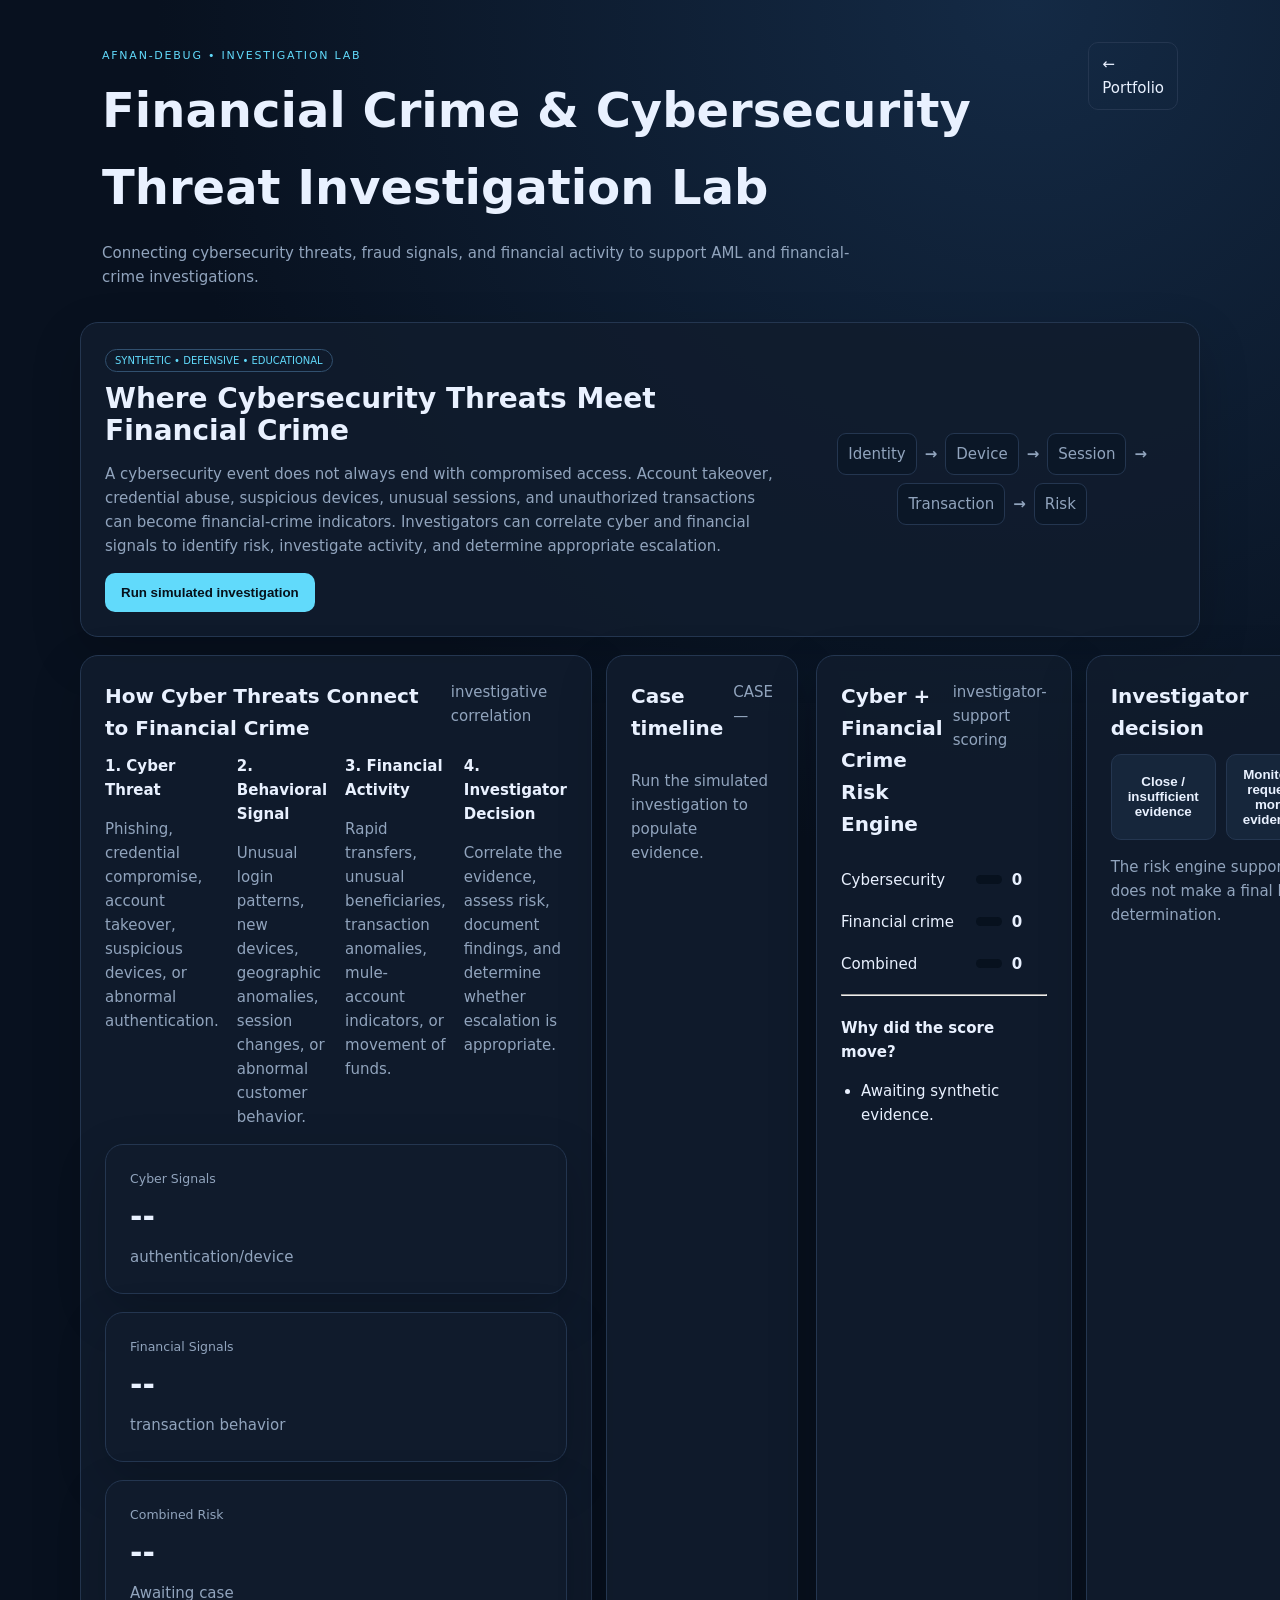
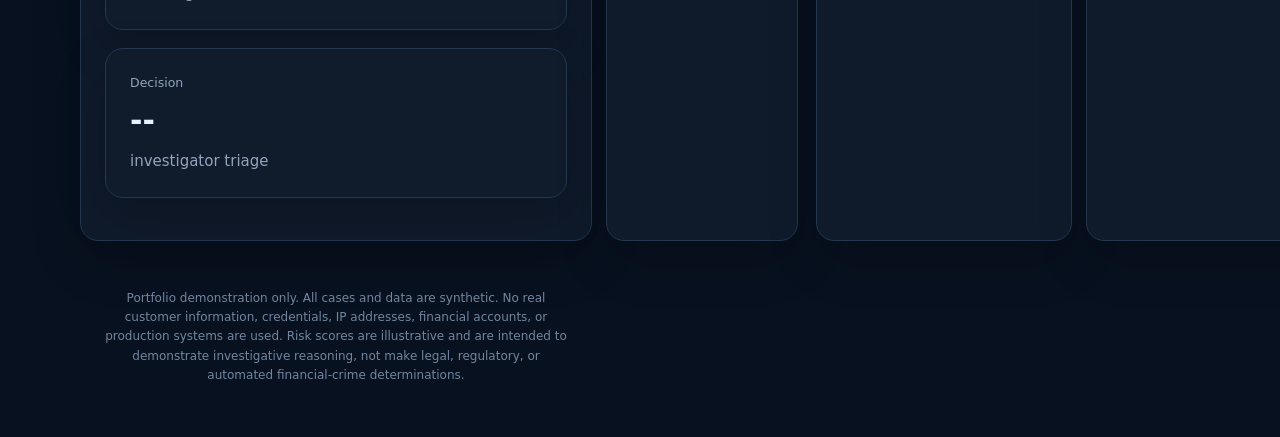
==== commit 9ec9327e: "Revise content for clarity on financial crime investigation Updated the title and various sections t" ====
--- a/index.html
+++ b/index.html
@@ -3,15 +3,18 @@
 <head>
   <meta charset="UTF-8">
   <meta name="viewport" content="width=device-width, initial-scale=1.0">
-  <title>Cyber Financial Crime Defense Lab</title>
+  <title>Financial Crime & Cybersecurity Threat Investigation Lab</title>
   <link rel="stylesheet" href="style.css">
 </head>
 <body>
 <header class="topbar">
   <div>
     <span class="eyebrow">AFNAN-DEBUG • INVESTIGATION LAB</span>
-    <h1>Cyber Financial Crime Defense Lab</h1>
-    <p>Connecting cybersecurity signals to fraud & AML investigation decisions.</p>
+    <h1>Financial Crime & Cybersecurity Threat Investigation Lab</h1>
+    <p>
+Connecting cybersecurity threats, fraud signals, and financial activity
+to support AML and financial-crime investigations.
+</p>
   </div>
   <a class="back" href="../">← Portfolio</a>
 </header>
@@ -20,8 +23,14 @@
   <section class="hero card">
     <div>
       <span class="pill">SYNTHETIC • DEFENSIVE • EDUCATIONAL</span>
-      <h2>When a cyber event becomes a financial-crime event</h2>
-      <p>A compromised credential may be only the first signal. Investigators can connect identity, device, session, beneficiary and transaction behavior to determine whether an event deserves escalation.</p>
+      <h2>Where Cybersecurity Threats Meet Financial Crime</h2>
+      <p>
+A cybersecurity event does not always end with compromised access.
+Account takeover, credential abuse, suspicious devices, unusual sessions,
+and unauthorized transactions can become financial-crime indicators.
+Investigators can correlate cyber and financial signals to identify risk,
+investigate activity, and determine appropriate escalation.
+</p>
       <button id="runScenario">Run simulated investigation</button>
     </div>
     <div class="flow">
@@ -30,6 +39,47 @@
   </section>
 
   <section class="metrics">
+    <section class="card">
+    <div class="section-head">
+        <h3>How Cyber Threats Connect to Financial Crime</h3>
+        <span>investigative correlation</span>
+    </div>
+
+    <div class="columns">
+
+        <div>
+            <b>1. Cyber Threat</b>
+            <p>
+                Phishing, credential compromise, account takeover,
+                suspicious devices, or abnormal authentication.
+            </p>
+        </div>
+
+        <div>
+            <b>2. Behavioral Signal</b>
+            <p>
+                Unusual login patterns, new devices, geographic anomalies,
+                session changes, or abnormal customer behavior.
+            </p>
+        </div>
+
+        <div>
+            <b>3. Financial Activity</b>
+            <p>
+                Rapid transfers, unusual beneficiaries, transaction anomalies,
+                mule-account indicators, or movement of funds.
+            </p>
+        </div>
+
+        <div>
+            <b>4. Investigator Decision</b>
+            <p>
+                Correlate the evidence, assess risk, document findings,
+                and determine whether escalation is appropriate.
+            </p>
+        </div>
+
+    </div>
     <div class="metric card"><small>Cyber Signals</small><strong id="cyberScore">--</strong><span>authentication/device</span></div>
     <div class="metric card"><small>Financial Signals</small><strong id="financialScore">--</strong><span>transaction behavior</span></div>
     <div class="metric card"><small>Combined Risk</small><strong id="combinedScore">--</strong><span id="riskLabel">Awaiting case</span></div>
@@ -43,7 +93,7 @@
     </div>
 
     <div class="card">
-      <div class="section-head"><h3>Risk engine</h3><span>transparent scoring</span></div>
+      <div class="section-head"><h3>Cyber + Financial Crime Risk Engine</h3><span>investigator-support scoring</span></div>
       <div class="score-row"><span>Cybersecurity</span><div class="bar"><i id="cyberBar"></i></div><b id="cyberPct">0</b></div>
       <div class="score-row"><span>Financial crime</span><div class="bar"><i id="financialBar"></i></div><b id="financialPct">0</b></div>
       <div class="score-row"><span>Combined</span><div class="bar"><i id="combinedBar"></i></div><b id="combinedPct">0</b></div>
@@ -62,18 +112,53 @@
     </div>
     <p id="decisionFeedback" class="feedback">The risk engine supports the investigator; it does not make a final legal or regulatory determination.</p>
   </section>
+    <section class="card methodology">
 
-  <section class="card methodology">
-    <h3>Investigator mindset</h3>
+    <h3>My Investigator Mindset</h3>
+
     <div class="columns">
-      <div><b>1. Detect</b><p>Identify unusual authentication, device and transaction signals.</p></div>
-      <div><b>2. Correlate</b><p>Connect cyber telemetry with customer and transaction behavior.</p></div>
-      <div><b>3. Investigate</b><p>Compare the event against expected behavior and available evidence.</p></div>
-      <div><b>4. Escalate</b><p>Route high-risk cases for deeper review according to institutional procedures.</p></div>
+
+        <div>
+            <b>1. Detect</b>
+            <p>
+                Identify unusual authentication, device, session,
+                customer, and transaction signals.
+            </p>
+        </div>
+
+        <div>
+            <b>2. Correlate</b>
+            <p>
+                Connect cybersecurity indicators with customer behavior,
+                transaction activity, and other available evidence.
+            </p>
+        </div>
+
+        <div>
+            <b>3. Investigate</b>
+            <p>
+                Determine whether the activity is explainable,
+                suspicious, or inconsistent with expected behavior.
+            </p>
+        </div>
+
+        <div>
+            <b>4. Escalate</b>
+            <p>
+                Document the findings and route higher-risk activity
+                for additional review according to applicable procedures.
+            </p>
+        </div>
+
     </div>
-  </section>
 
-  <p class="disclaimer">Portfolio demonstration only. No real customer data, credentials, IP addresses or production systems are used.</p>
+</section>
+
+  <p class="disclaimer">Portfolio demonstration only. All cases and data are synthetic.
+    No real customer information, credentials, IP addresses, financial
+    accounts, or production systems are used. Risk scores are illustrative
+    and are intended to demonstrate investigative reasoning, not make
+    legal, regulatory, or automated financial-crime determinations.</p>
 </main>
 <script src="app.js"></script>
 </body>
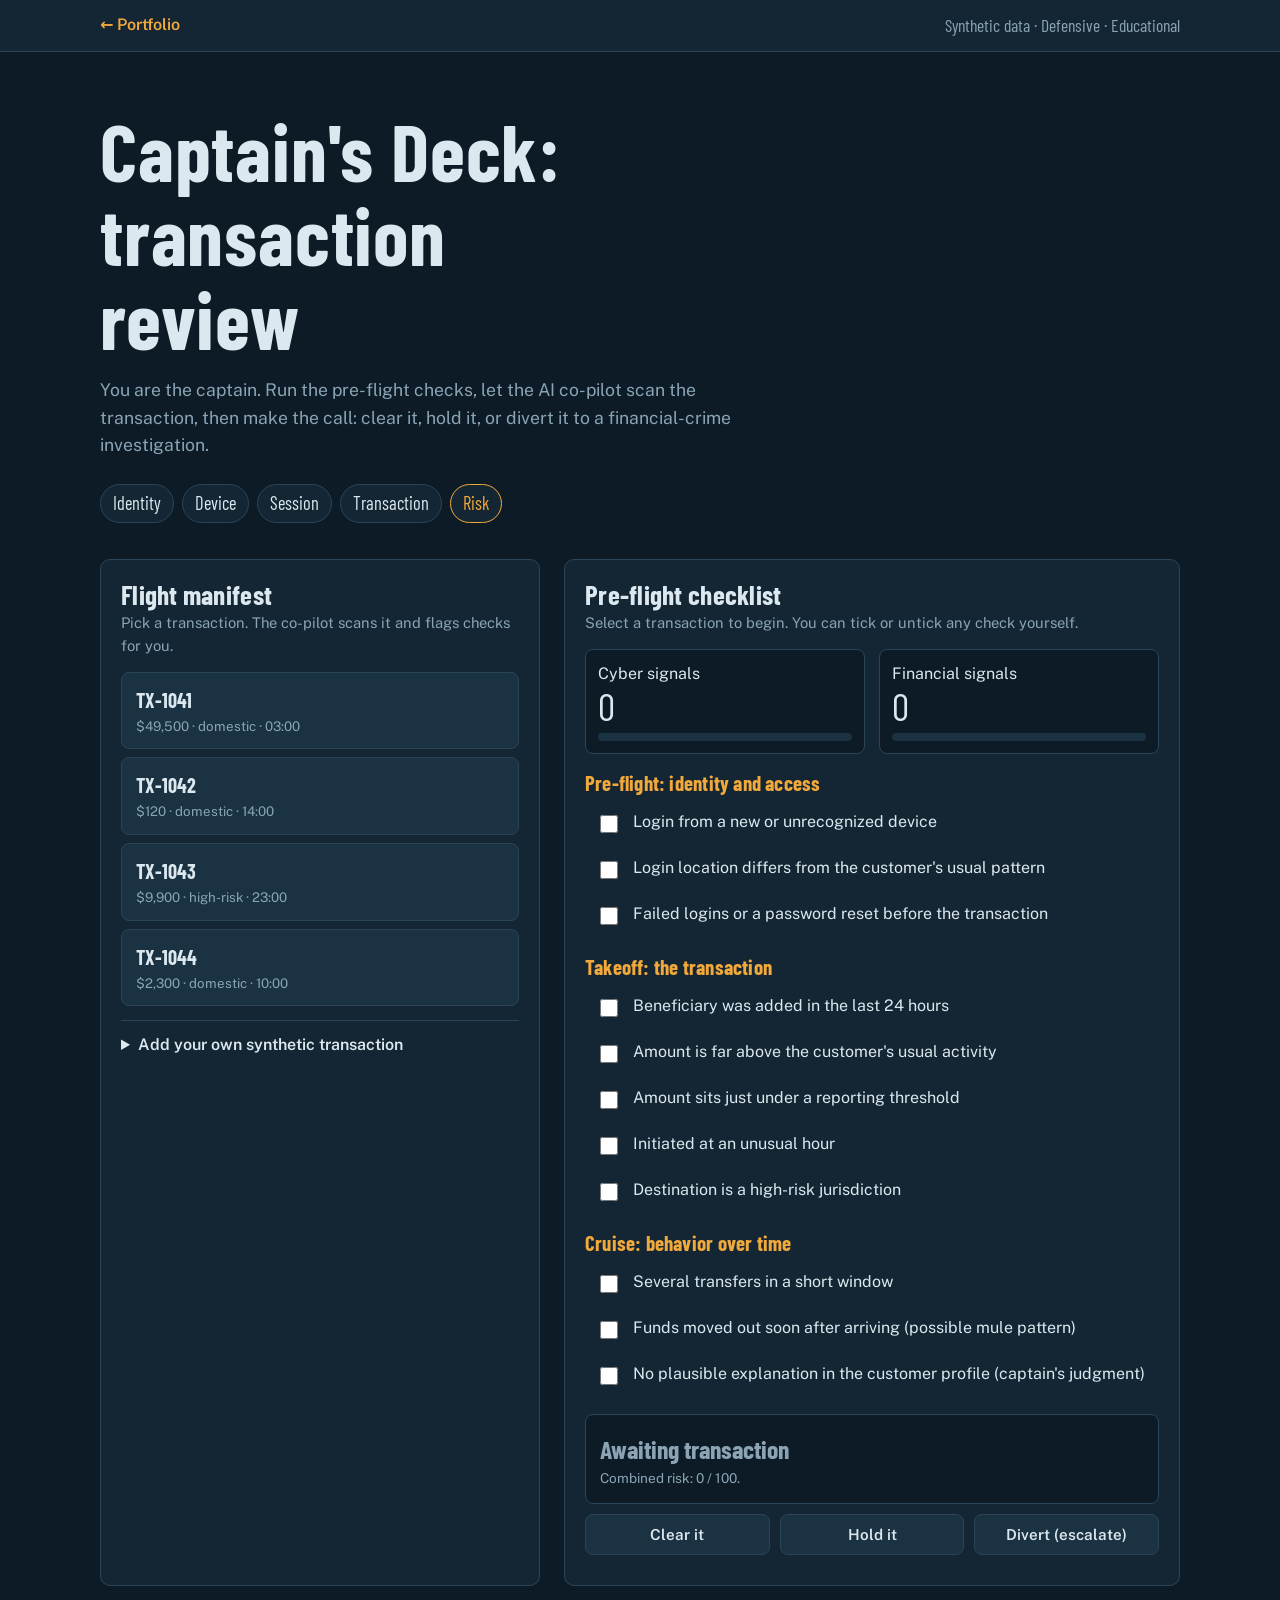
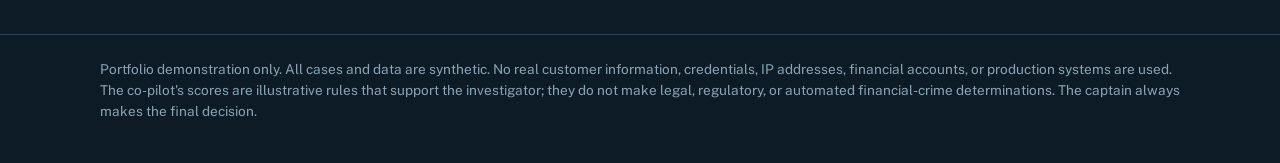
==== commit afad910d: "Revise index.html structure and styles Updated header and footer content, modified styles, and adjus" ====
--- a/index.html
+++ b/index.html
@@ -1,165 +1,298 @@
 <!DOCTYPE html>
 <html lang="en">
 <head>
-  <meta charset="UTF-8">
-  <meta name="viewport" content="width=device-width, initial-scale=1.0">
-  <title>Financial Crime & Cybersecurity Threat Investigation Lab</title>
-  <link rel="stylesheet" href="style.css">
+<meta charset="utf-8">
+<meta name="viewport" content="width=device-width, initial-scale=1">
+<title>Captain's Deck | Financial Crime & Cybersecurity Investigation Lab</title>
+<link rel="preconnect" href="https://fonts.googleapis.com">
+<link rel="preconnect" href="https://fonts.gstatic.com" crossorigin>
+<link href="https://fonts.googleapis.com/css2?family=Barlow+Condensed:wght@500;700&family=Public+Sans:wght@400;500;600&display=swap" rel="stylesheet">
+<style>
+:root{
+  --night:#0d1b26; --panel:#142633; --panel2:#1b3242; --line:#2a4558;
+  --ice:#dce8ef; --mute:#8aa4b5; --amber:#f2a93b; --red:#ec5b5b; --go:#62c096;
+}
+*{box-sizing:border-box}
+html{scroll-behavior:smooth}
+body{margin:0;background:var(--night);color:var(--ice);font:16px/1.55 "Public Sans",system-ui,sans-serif}
+h1,h2,h3{font-family:"Barlow Condensed","Arial Narrow",sans-serif;font-weight:700;letter-spacing:.01em;line-height:1.05;margin:0}
+a{color:var(--amber)}
+:focus-visible{outline:3px solid var(--amber);outline-offset:2px}
+.wrap{max-width:1120px;margin:0 auto;padding:0 20px}
+
+/* Top bar */
+.bar{border-bottom:1px solid var(--line);background:var(--panel)}
+.bar .wrap{display:flex;justify-content:space-between;align-items:center;padding:12px 20px;gap:12px;flex-wrap:wrap}
+.bar a{text-decoration:none;font-weight:600}
+.callsign{font-family:"Barlow Condensed",sans-serif;font-size:1.1rem;color:var(--mute)}
+
+/* Hero */
+.hero{padding:56px 0 36px}
+.hero h1{font-size:clamp(2.6rem,7vw,5rem);max-width:14ch}
+.hero p{max-width:60ch;color:var(--mute);font-size:1.1rem;margin:16px 0 0}
+.route{display:flex;flex-wrap:wrap;gap:8px;margin-top:26px;font-family:"Barlow Condensed",sans-serif;font-size:1.15rem}
+.route span{border:1px solid var(--line);padding:4px 12px;border-radius:999px;background:var(--panel)}
+.route span.on{border-color:var(--amber);color:var(--amber)}
+
+/* Layout */
+.grid{display:grid;grid-template-columns:minmax(0,5fr) minmax(0,7fr);gap:24px;padding-bottom:48px}
+@media (max-width:860px){.grid{grid-template-columns:1fr}}
+.card{background:var(--panel);border:1px solid var(--line);border-radius:10px;padding:20px}
+.card h2{font-size:1.7rem;margin-bottom:4px}
+.sub{color:var(--mute);font-size:.92rem;margin:0 0 14px}
+
+/* Manifest */
+.tx{display:block;width:100%;text-align:left;background:var(--panel2);color:inherit;border:1px solid var(--line);border-radius:8px;padding:12px 14px;margin-bottom:8px;cursor:pointer;font:inherit}
+.tx:hover{border-color:var(--mute)}
+.tx[aria-pressed="true"]{border-color:var(--amber);box-shadow:inset 3px 0 0 var(--amber)}
+.tx b{font-family:"Barlow Condensed",sans-serif;font-size:1.25rem}
+.tx small{display:block;color:var(--mute)}
+details{margin-top:14px;border-top:1px solid var(--line);padding-top:12px}
+summary{cursor:pointer;font-weight:600}
+form{display:grid;grid-template-columns:1fr 1fr;gap:10px;margin-top:12px}
+form label{font-size:.85rem;color:var(--mute);display:flex;flex-direction:column;gap:4px}
+form .chk{flex-direction:row;align-items:center;gap:8px;color:var(--ice)}
+form .full{grid-column:1/-1}
+input[type=number],select{background:var(--night);color:var(--ice);border:1px solid var(--line);border-radius:6px;padding:8px;font:inherit}
+button.primary{background:var(--amber);color:#1b1305;border:0;border-radius:6px;padding:10px 14px;font:600 1rem "Public Sans",sans-serif;cursor:pointer}
+
+/* Checklist */
+.phase{margin-top:18px}
+.phase h3{font-size:1.3rem;color:var(--amber);margin-bottom:6px}
+.item{display:flex;gap:12px;align-items:flex-start;padding:9px 10px;border-radius:8px;border:1px solid transparent}
+.item:hover{background:var(--panel2)}
+.item input{margin-top:5px;width:18px;height:18px;accent-color:var(--amber)}
+.item.flag{border-color:#5b4a22;background:#251f12}
+.badge{display:inline-block;margin-left:8px;font-size:.75rem;font-weight:600;color:#1b1305;background:var(--amber);border-radius:4px;padding:1px 7px}
+.why{display:block;color:var(--mute);font-size:.85rem}
+
+/* Instruments */
+.panel-row{display:grid;grid-template-columns:1fr 1fr;gap:14px;margin:6px 0 4px}
+.gauge{background:var(--night);border:1px solid var(--line);border-radius:8px;padding:12px}
+.gauge .n{font-family:"Barlow Condensed",sans-serif;font-size:2.4rem;line-height:1}
+.track{height:8px;background:var(--panel2);border-radius:4px;margin-top:8px;overflow:hidden}
+.fill{height:100%;width:0;background:var(--go);transition:width .35s,background .35s}
+#verdict{margin:16px 0 6px;padding:14px;border-radius:8px;border:1px solid var(--line);background:var(--night)}
+#verdict strong{font-family:"Barlow Condensed",sans-serif;font-size:1.6rem}
+.decide{display:flex;flex-wrap:wrap;gap:10px;margin-top:10px}
+.decide button{flex:1 1 150px;background:var(--panel2);color:var(--ice);border:1px solid var(--line);border-radius:8px;padding:11px;font:600 .95rem "Public Sans",sans-serif;cursor:pointer}
+.decide button:hover{border-color:var(--amber)}
+#log{list-style:none;margin:10px 0 0;padding:0;font-size:.9rem;color:var(--mute)}
+#log li{padding:6px 0;border-top:1px solid var(--line)}
+footer{border-top:1px solid var(--line);padding:24px 0 40px;color:var(--mute);font-size:.85rem}
+@media (prefers-reduced-motion:reduce){*{transition:none!important;scroll-behavior:auto!important}}
+</style>
 </head>
 <body>
-<header class="topbar">
-  <div>
-    <span class="eyebrow">AFNAN-DEBUG • INVESTIGATION LAB</span>
-    <h1>Financial Crime & Cybersecurity Threat Investigation Lab</h1>
-    <p>
-Connecting cybersecurity threats, fraud signals, and financial activity
-to support AML and financial-crime investigations.
-</p>
+
+<div class="bar"><div class="wrap">
+  <a href="https://afnan-debug.github.io/">← Portfolio</a>
+  <span class="callsign">Synthetic data · Defensive · Educational</span>
+</div></div>
+
+<header class="hero"><div class="wrap">
+  <h1>Captain's Deck: transaction review</h1>
+  <p>You are the captain. Run the pre-flight checks, let the AI co-pilot scan the transaction, then make the call: clear it, hold it, or divert it to a financial-crime investigation.</p>
+  <div class="route" aria-label="Investigation route">
+    <span>Identity</span><span>Device</span><span>Session</span><span>Transaction</span><span class="on">Risk</span>
   </div>
-  <a class="back" href="../">← Portfolio</a>
-</header>
-
-<main>
-  <section class="hero card">
-    <div>
-      <span class="pill">SYNTHETIC • DEFENSIVE • EDUCATIONAL</span>
-      <h2>Where Cybersecurity Threats Meet Financial Crime</h2>
-      <p>
-A cybersecurity event does not always end with compromised access.
-Account takeover, credential abuse, suspicious devices, unusual sessions,
-and unauthorized transactions can become financial-crime indicators.
-Investigators can correlate cyber and financial signals to identify risk,
-investigate activity, and determine appropriate escalation.
-</p>
-      <button id="runScenario">Run simulated investigation</button>
+</div></header>
+
+<main class="wrap grid">
+
+  <!-- LEFT: manifest -->
+  <section class="card" aria-labelledby="mf">
+    <h2 id="mf">Flight manifest</h2>
+    <p class="sub">Pick a transaction. The co-pilot scans it and flags checks for you.</p>
+    <div id="manifest"></div>
+
+    <details>
+      <summary>Add your own synthetic transaction</summary>
+      <form id="addForm">
+        <label>Amount ($)<input type="number" name="amount" min="1" value="9500" required></label>
+        <label>Customer's usual amount ($)<input type="number" name="usual" min="1" value="800" required></label>
+        <label>Hour of day (0-23)<input type="number" name="hour" min="0" max="23" value="2" required></label>
+        <label>Transfers in last 24h<input type="number" name="count" min="1" value="5" required></label>
+        <label class="full">Destination
+          <select name="dest"><option value="domestic">Domestic</option><option value="high-risk">High-risk jurisdiction</option></select>
+        </label>
+        <label class="chk"><input type="checkbox" name="newDevice"> New device</label>
+        <label class="chk"><input type="checkbox" name="geo"> Unusual login location</label>
+        <label class="chk"><input type="checkbox" name="fails"> Failed logins / reset</label>
+        <label class="chk"><input type="checkbox" name="newBen"> New beneficiary</label>
+        <label class="chk full"><input type="checkbox" name="passThru"> Funds left soon after arriving</label>
+        <button class="primary full" type="submit">Add to manifest</button>
+      </form>
+    </details>
+  </section>
+
+  <!-- RIGHT: cockpit -->
+  <section class="card" aria-labelledby="ck">
+    <h2 id="ck">Pre-flight checklist</h2>
+    <p class="sub" id="current">Select a transaction to begin. You can tick or untick any check yourself.</p>
+
+    <div class="panel-row">
+      <div class="gauge"><div>Cyber signals</div><div class="n" id="sCyber">0</div><div class="track"><div class="fill" id="fCyber"></div></div></div>
+      <div class="gauge"><div>Financial signals</div><div class="n" id="sFin">0</div><div class="track"><div class="fill" id="fFin"></div></div></div>
     </div>
-    <div class="flow">
-      <span>Identity</span><b>→</b><span>Device</span><b>→</b><span>Session</span><b>→</b><span>Transaction</span><b>→</b><span>Risk</span>
+
+    <div id="checklist"></div>
+
+    <div id="verdict" aria-live="polite"><strong>Awaiting transaction</strong><span class="why">Combined risk: 0 / 100</span></div>
+
+    <div class="decide" role="group" aria-label="Captain's decision">
+      <button data-d="Cleared for departure: closed, insufficient evidence">Clear it</button>
+      <button data-d="Hold on the ground: monitor and request more evidence">Hold it</button>
+      <button data-d="Divert: escalated to financial-crime investigation">Divert (escalate)</button>
     </div>
+    <ul id="log" aria-label="Flight log"></ul>
   </section>
-
-  <section class="metrics">
-    <section class="card">
-    <div class="section-head">
-        <h3>How Cyber Threats Connect to Financial Crime</h3>
-        <span>investigative correlation</span>
-    </div>
-
-    <div class="columns">
-
-        <div>
-            <b>1. Cyber Threat</b>
-            <p>
-                Phishing, credential compromise, account takeover,
-                suspicious devices, or abnormal authentication.
-            </p>
-        </div>
-
-        <div>
-            <b>2. Behavioral Signal</b>
-            <p>
-                Unusual login patterns, new devices, geographic anomalies,
-                session changes, or abnormal customer behavior.
-            </p>
-        </div>
-
-        <div>
-            <b>3. Financial Activity</b>
-            <p>
-                Rapid transfers, unusual beneficiaries, transaction anomalies,
-                mule-account indicators, or movement of funds.
-            </p>
-        </div>
-
-        <div>
-            <b>4. Investigator Decision</b>
-            <p>
-                Correlate the evidence, assess risk, document findings,
-                and determine whether escalation is appropriate.
-            </p>
-        </div>
-
-    </div>
-    <div class="metric card"><small>Cyber Signals</small><strong id="cyberScore">--</strong><span>authentication/device</span></div>
-    <div class="metric card"><small>Financial Signals</small><strong id="financialScore">--</strong><span>transaction behavior</span></div>
-    <div class="metric card"><small>Combined Risk</small><strong id="combinedScore">--</strong><span id="riskLabel">Awaiting case</span></div>
-    <div class="metric card"><small>Decision</small><strong id="decision">--</strong><span>investigator triage</span></div>
-  </section>
-
-  <section class="grid">
-    <div class="card">
-      <div class="section-head"><h3>Case timeline</h3><span id="caseId">CASE —</span></div>
-      <div id="timeline" class="timeline"><p class="muted">Run the simulated investigation to populate evidence.</p></div>
-    </div>
-
-    <div class="card">
-      <div class="section-head"><h3>Cyber + Financial Crime Risk Engine</h3><span>investigator-support scoring</span></div>
-      <div class="score-row"><span>Cybersecurity</span><div class="bar"><i id="cyberBar"></i></div><b id="cyberPct">0</b></div>
-      <div class="score-row"><span>Financial crime</span><div class="bar"><i id="financialBar"></i></div><b id="financialPct">0</b></div>
-      <div class="score-row"><span>Combined</span><div class="bar"><i id="combinedBar"></i></div><b id="combinedPct">0</b></div>
-      <hr>
-      <h4>Why did the score move?</h4>
-      <ul id="reasons" class="reasons"><li>Awaiting synthetic evidence.</li></ul>
-    </div>
-  </section>
-
-  <section class="card">
-    <div class="section-head"><h3>Investigator decision</h3><span>human-in-the-loop</span></div>
-    <div class="decision-grid">
-      <button class="choice" data-choice="close">Close / insufficient evidence</button>
-      <button class="choice" data-choice="monitor">Monitor / request more evidence</button>
-      <button class="choice" data-choice="escalate">Escalate to financial-crime investigation</button>
-    </div>
-    <p id="decisionFeedback" class="feedback">The risk engine supports the investigator; it does not make a final legal or regulatory determination.</p>
-  </section>
-    <section class="card methodology">
-
-    <h3>My Investigator Mindset</h3>
-
-    <div class="columns">
-
-        <div>
-            <b>1. Detect</b>
-            <p>
-                Identify unusual authentication, device, session,
-                customer, and transaction signals.
-            </p>
-        </div>
-
-        <div>
-            <b>2. Correlate</b>
-            <p>
-                Connect cybersecurity indicators with customer behavior,
-                transaction activity, and other available evidence.
-            </p>
-        </div>
-
-        <div>
-            <b>3. Investigate</b>
-            <p>
-                Determine whether the activity is explainable,
-                suspicious, or inconsistent with expected behavior.
-            </p>
-        </div>
-
-        <div>
-            <b>4. Escalate</b>
-            <p>
-                Document the findings and route higher-risk activity
-                for additional review according to applicable procedures.
-            </p>
-        </div>
-
-    </div>
-
-</section>
-
-  <p class="disclaimer">Portfolio demonstration only. All cases and data are synthetic.
-    No real customer information, credentials, IP addresses, financial
-    accounts, or production systems are used. Risk scores are illustrative
-    and are intended to demonstrate investigative reasoning, not make
-    legal, regulatory, or automated financial-crime determinations.</p>
 </main>
-<script src="app.js"></script>
+
+<footer><div class="wrap">
+  Portfolio demonstration only. All cases and data are synthetic. No real customer information, credentials, IP addresses, financial accounts, or production systems are used. The co-pilot's scores are illustrative rules that support the investigator; they do not make legal, regulatory, or automated financial-crime determinations. The captain always makes the final decision.
+</div></footer>
+
+<script>
+/* ---------- Checklist definition ---------- */
+const CHECKS = [
+  {id:'newDevice', phase:'Pre-flight: identity and access', k:'cyber', w:15, t:'Login from a new or unrecognized device'},
+  {id:'geo',       phase:'Pre-flight: identity and access', k:'cyber', w:15, t:'Login location differs from the customer\'s usual pattern'},
+  {id:'fails',     phase:'Pre-flight: identity and access', k:'cyber', w:15, t:'Failed logins or a password reset before the transaction'},
+  {id:'newBen',    phase:'Takeoff: the transaction',        k:'fin',   w:15, t:'Beneficiary was added in the last 24 hours'},
+  {id:'large',     phase:'Takeoff: the transaction',        k:'fin',   w:15, t:'Amount is far above the customer\'s usual activity'},
+  {id:'round',     phase:'Takeoff: the transaction',        k:'fin',   w:10, t:'Amount sits just under a reporting threshold'},
+  {id:'night',     phase:'Takeoff: the transaction',        k:'fin',   w:8,  t:'Initiated at an unusual hour'},
+  {id:'highRisk',  phase:'Takeoff: the transaction',        k:'fin',   w:12, t:'Destination is a high-risk jurisdiction'},
+  {id:'velocity',  phase:'Cruise: behavior over time',      k:'fin',   w:12, t:'Several transfers in a short window'},
+  {id:'passThru',  phase:'Cruise: behavior over time',      k:'fin',   w:15, t:'Funds moved out soon after arriving (possible mule pattern)'},
+  {id:'noStory',   phase:'Cruise: behavior over time',      k:'fin',   w:10, t:'No plausible explanation in the customer profile (captain\'s judgment)'}
+];
+
+/* ---------- AI co-pilot: rule-based detector ---------- */
+function copilot(tx){
+  const hits = {};
+  if (tx.newDevice) hits.newDevice = 'Device not seen on this account before.';
+  if (tx.geo)       hits.geo = 'Session location is inconsistent with history.';
+  if (tx.fails)     hits.fails = 'Authentication friction before the transfer suggests credential testing.';
+  if (tx.newBen)    hits.newBen = 'Money is going to a payee created very recently.';
+  if (tx.amount >= 5 * tx.usual) hits.large = `Amount is ${(tx.amount/tx.usual).toFixed(1)}x the customer's usual.`;
+  if (tx.amount >= 9000 && tx.amount < 10000) hits.round = 'Amount falls just below a common $10,000 reporting level.';
+  if (tx.hour < 5 || tx.hour >= 23) hits.night = `Initiated at ${String(tx.hour).padStart(2,'0')}:00, outside normal hours.`;
+  if (tx.dest === 'high-risk') hits.highRisk = 'Destination is flagged as higher risk.';
+  if (tx.count >= 4) hits.velocity = `${tx.count} transfers within 24 hours.`;
+  if (tx.passThru)  hits.passThru = 'Funds left shortly after arriving, a classic pass-through sign.';
+  return hits;
+}
+
+/* ---------- Synthetic sample transactions ---------- */
+let TX = [
+  {id:'TX-1041', amount:49500, usual:800,  hour:3,  count:6, dest:'domestic',  newDevice:1, geo:1, fails:1, newBen:1, passThru:1},
+  {id:'TX-1042', amount:120,   usual:100,  hour:14, count:1, dest:'domestic',  newDevice:0, geo:0, fails:0, newBen:0, passThru:0},
+  {id:'TX-1043', amount:9900,  usual:1500, hour:23, count:4, dest:'high-risk', newDevice:0, geo:0, fails:0, newBen:1, passThru:0},
+  {id:'TX-1044', amount:2300,  usual:2000, hour:10, count:2, dest:'domestic',  newDevice:1, geo:0, fails:0, newBen:0, passThru:0}
+];
+let current = null, hits = {}, state = {};
+
+const $ = s => document.querySelector(s);
+
+function renderManifest(){
+  const box = $('#manifest'); box.replaceChildren();
+  TX.forEach(tx=>{
+    const b = document.createElement('button');
+    b.className = 'tx'; b.type = 'button';
+    b.setAttribute('aria-pressed', current && current.id === tx.id);
+    const t = document.createElement('b'); t.textContent = tx.id;
+    const s = document.createElement('small');
+    s.textContent = `$${tx.amount.toLocaleString()} · ${tx.dest} · ${String(tx.hour).padStart(2,'0')}:00`;
+    b.append(t, s);
+    b.onclick = () => select(tx);
+    box.append(b);
+  });
+}
+
+function select(tx){
+  current = tx; hits = copilot(tx); state = {};
+  CHECKS.forEach(c => state[c.id] = !!hits[c.id]);
+  $('#current').textContent = `Reviewing ${tx.id}. The co-pilot pre-ticked what it found; add your own judgment.`;
+  renderManifest(); renderChecklist(); score();
+}
+
+function renderChecklist(){
+  const box = $('#checklist'); box.replaceChildren();
+  let lastPhase = null, phaseEl;
+  CHECKS.forEach(c=>{
+    if (c.phase !== lastPhase){
+      phaseEl = document.createElement('div'); phaseEl.className = 'phase';
+      const h = document.createElement('h3'); h.textContent = c.phase;
+      phaseEl.append(h); box.append(phaseEl); lastPhase = c.phase;
+    }
+    const row = document.createElement('label');
+    row.className = 'item' + (hits[c.id] ? ' flag' : '');
+    const cb = document.createElement('input');
+    cb.type = 'checkbox'; cb.checked = state[c.id];
+    cb.onchange = () => { state[c.id] = cb.checked; score(); };
+    const txt = document.createElement('span');
+    txt.textContent = c.t;
+    if (hits[c.id]){
+      const bd = document.createElement('span'); bd.className = 'badge'; bd.textContent = 'Co-pilot flag';
+      const why = document.createElement('span'); why.className = 'why'; why.textContent = hits[c.id];
+      txt.append(bd, why);
+    }
+    row.append(cb, txt); phaseEl.append(row);
+  });
+}
+
+function score(){
+  let cy = 0, fi = 0;
+  CHECKS.forEach(c => { if (state[c.id]) c.k === 'cyber' ? cy += c.w : fi += c.w; });
+  cy = Math.min(cy, 45); fi = Math.min(fi, 100);
+  const total = Math.min(100, Math.round(cy + fi * 0.7));
+  setGauge('Cyber', cy, 45); setGauge('Fin', fi, 100);
+  let label, color, msg;
+  if (!current){ label = 'Awaiting transaction'; color = 'var(--mute)'; msg = ''; }
+  else if (total < 30){ label = 'Clear skies'; color = 'var(--go)'; msg = 'Low risk. Closing with documented reasons is reasonable.'; }
+  else if (total < 60){ label = 'Turbulence ahead'; color = 'var(--amber)'; msg = 'Moderate risk. Consider monitoring or requesting more evidence.'; }
+  else { label = 'Mayday: divert'; color = 'var(--red)'; msg = 'High risk. Consider escalating to a financial-crime investigation.'; }
+  const v = $('#verdict'); v.replaceChildren();
+  const s = document.createElement('strong'); s.textContent = label; s.style.color = color;
+  const w = document.createElement('span'); w.className = 'why';
+  w.textContent = `Combined risk: ${total} / 100. ${msg}`;
+  v.append(s, w);
+}
+function setGauge(k, val, max){
+  $('#s' + k).textContent = val;
+  const f = $('#f' + k);
+  const pct = Math.min(100, val / max * 100);
+  f.style.width = pct + '%';
+  f.style.background = pct >= 60 ? 'var(--red)' : pct >= 30 ? 'var(--amber)' : 'var(--go)';
+}
+
+/* ---------- Captain's decision log ---------- */
+document.querySelectorAll('.decide button').forEach(b=>{
+  b.onclick = () => {
+    if (!current){ $('#current').textContent = 'Select a transaction before logging a decision.'; return; }
+    const li = document.createElement('li');
+    li.textContent = `${new Date().toLocaleTimeString()} · ${current.id} · ${b.dataset.d}`;
+    $('#log').prepend(li);
+  };
+});
+
+/* ---------- Add custom transaction ---------- */
+$('#addForm').addEventListener('submit', e=>{
+  e.preventDefault();
+  const f = new FormData(e.target);
+  const tx = {
+    id: 'TX-' + (1045 + TX.length - 4),
+    amount: +f.get('amount'), usual: +f.get('usual'), hour: +f.get('hour'), count: +f.get('count'),
+    dest: f.get('dest'),
+    newDevice: f.has('newDevice'), geo: f.has('geo'), fails: f.has('fails'),
+    newBen: f.has('newBen'), passThru: f.has('passThru')
+  };
+  TX.push(tx); select(tx);
+});
+
+renderManifest(); renderChecklist(); score();
+</script>
 </body>
 </html>
